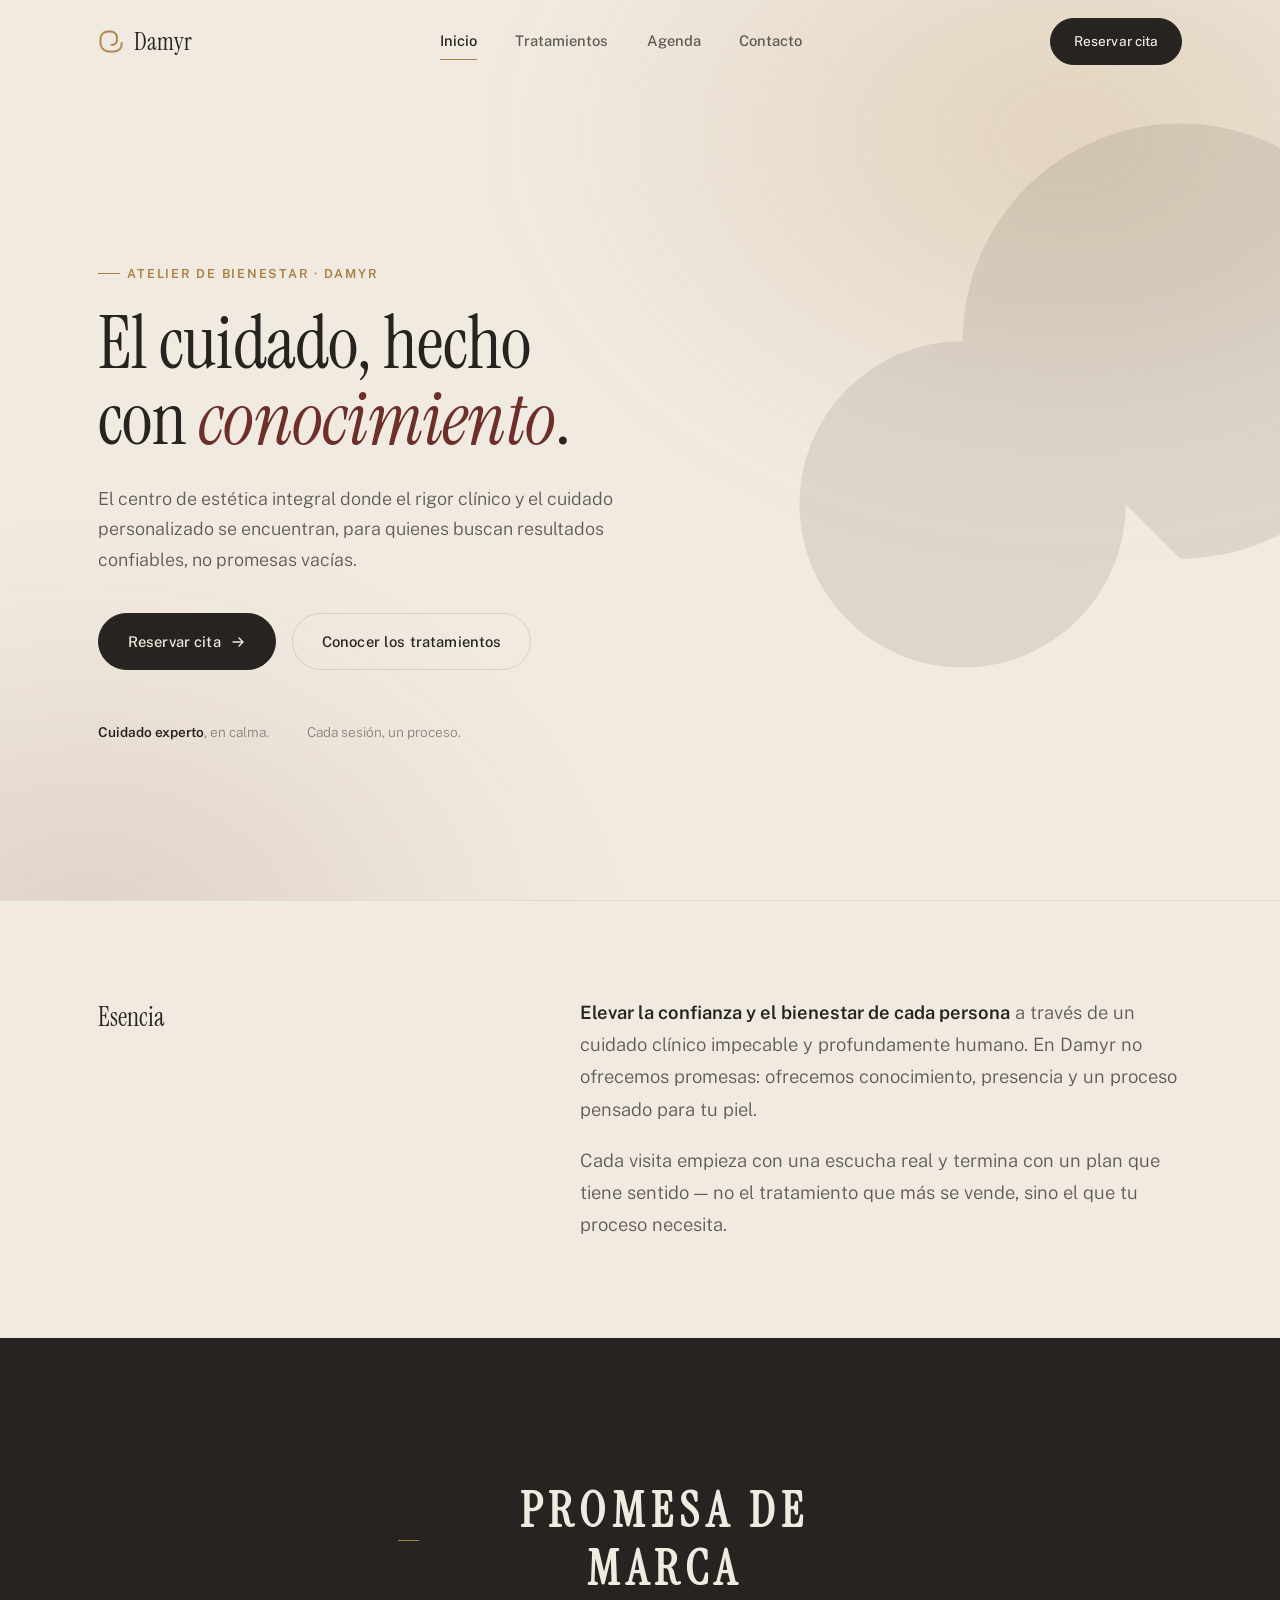
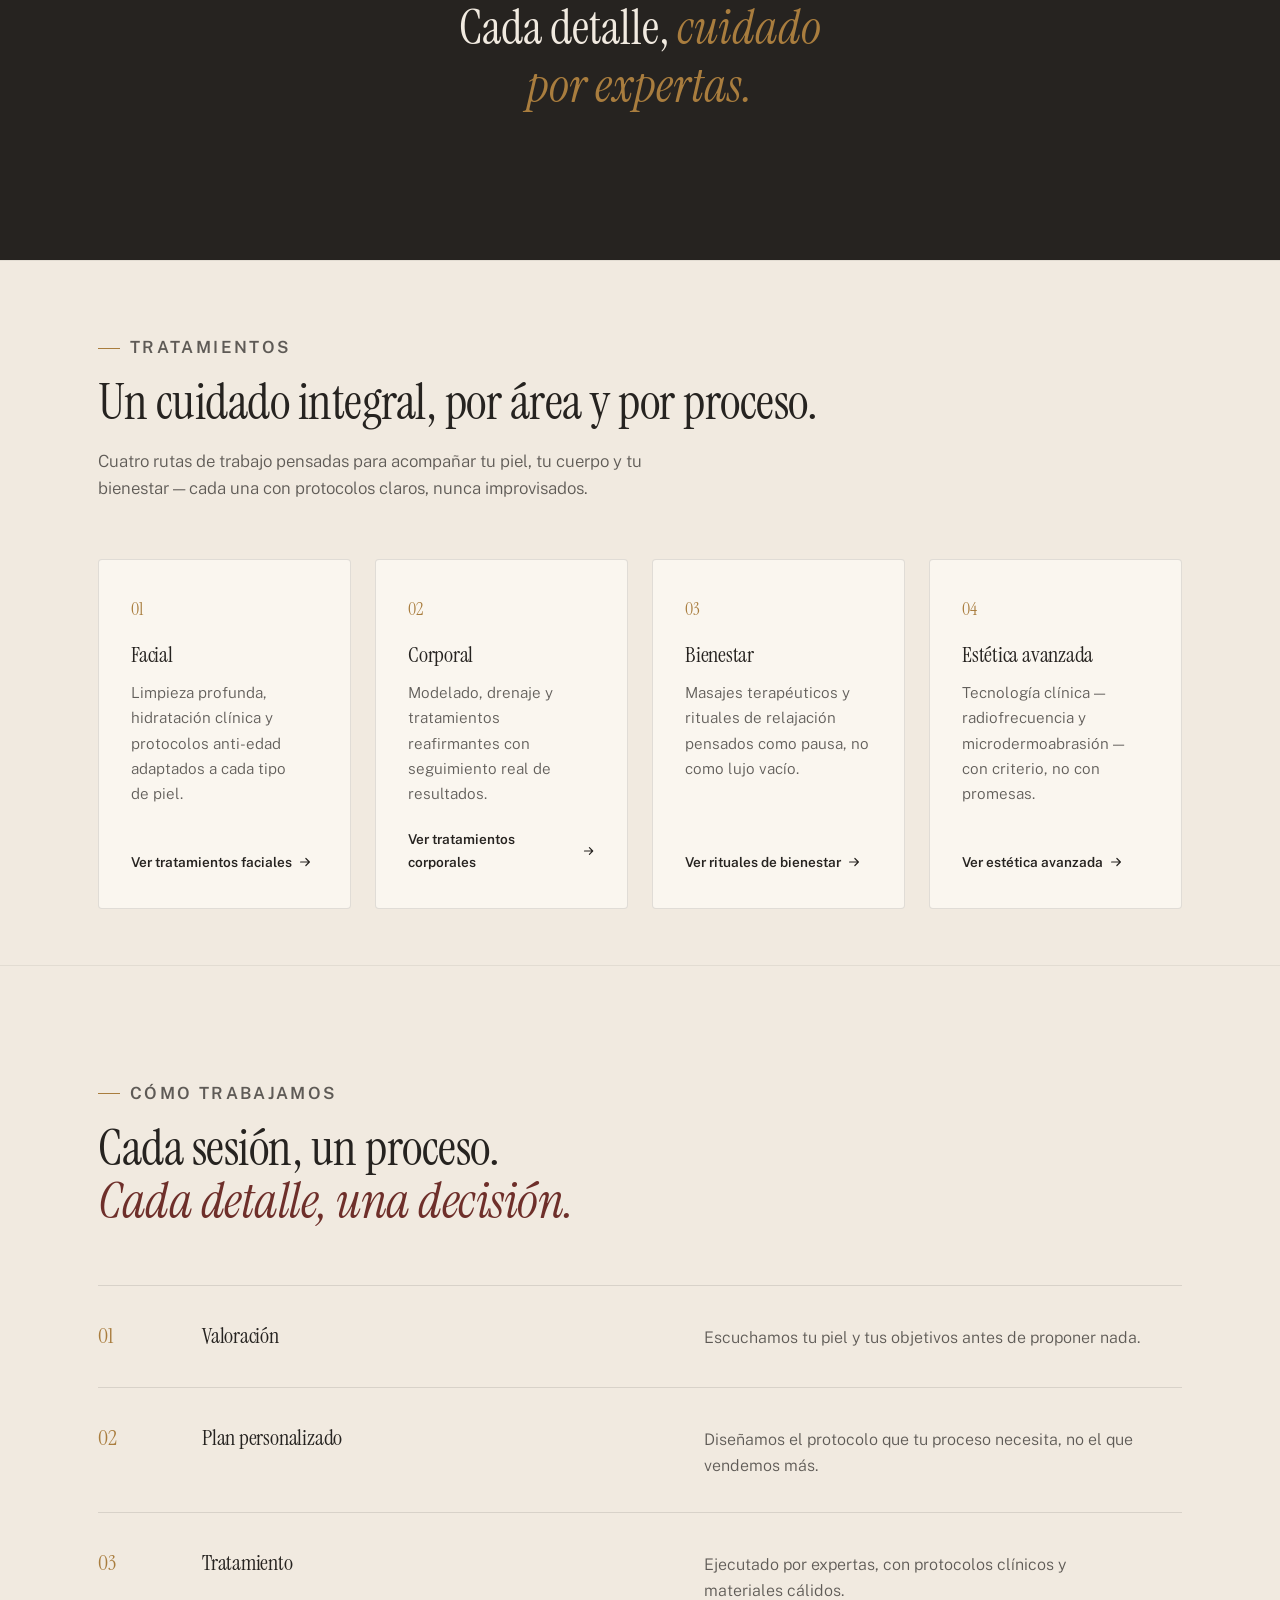
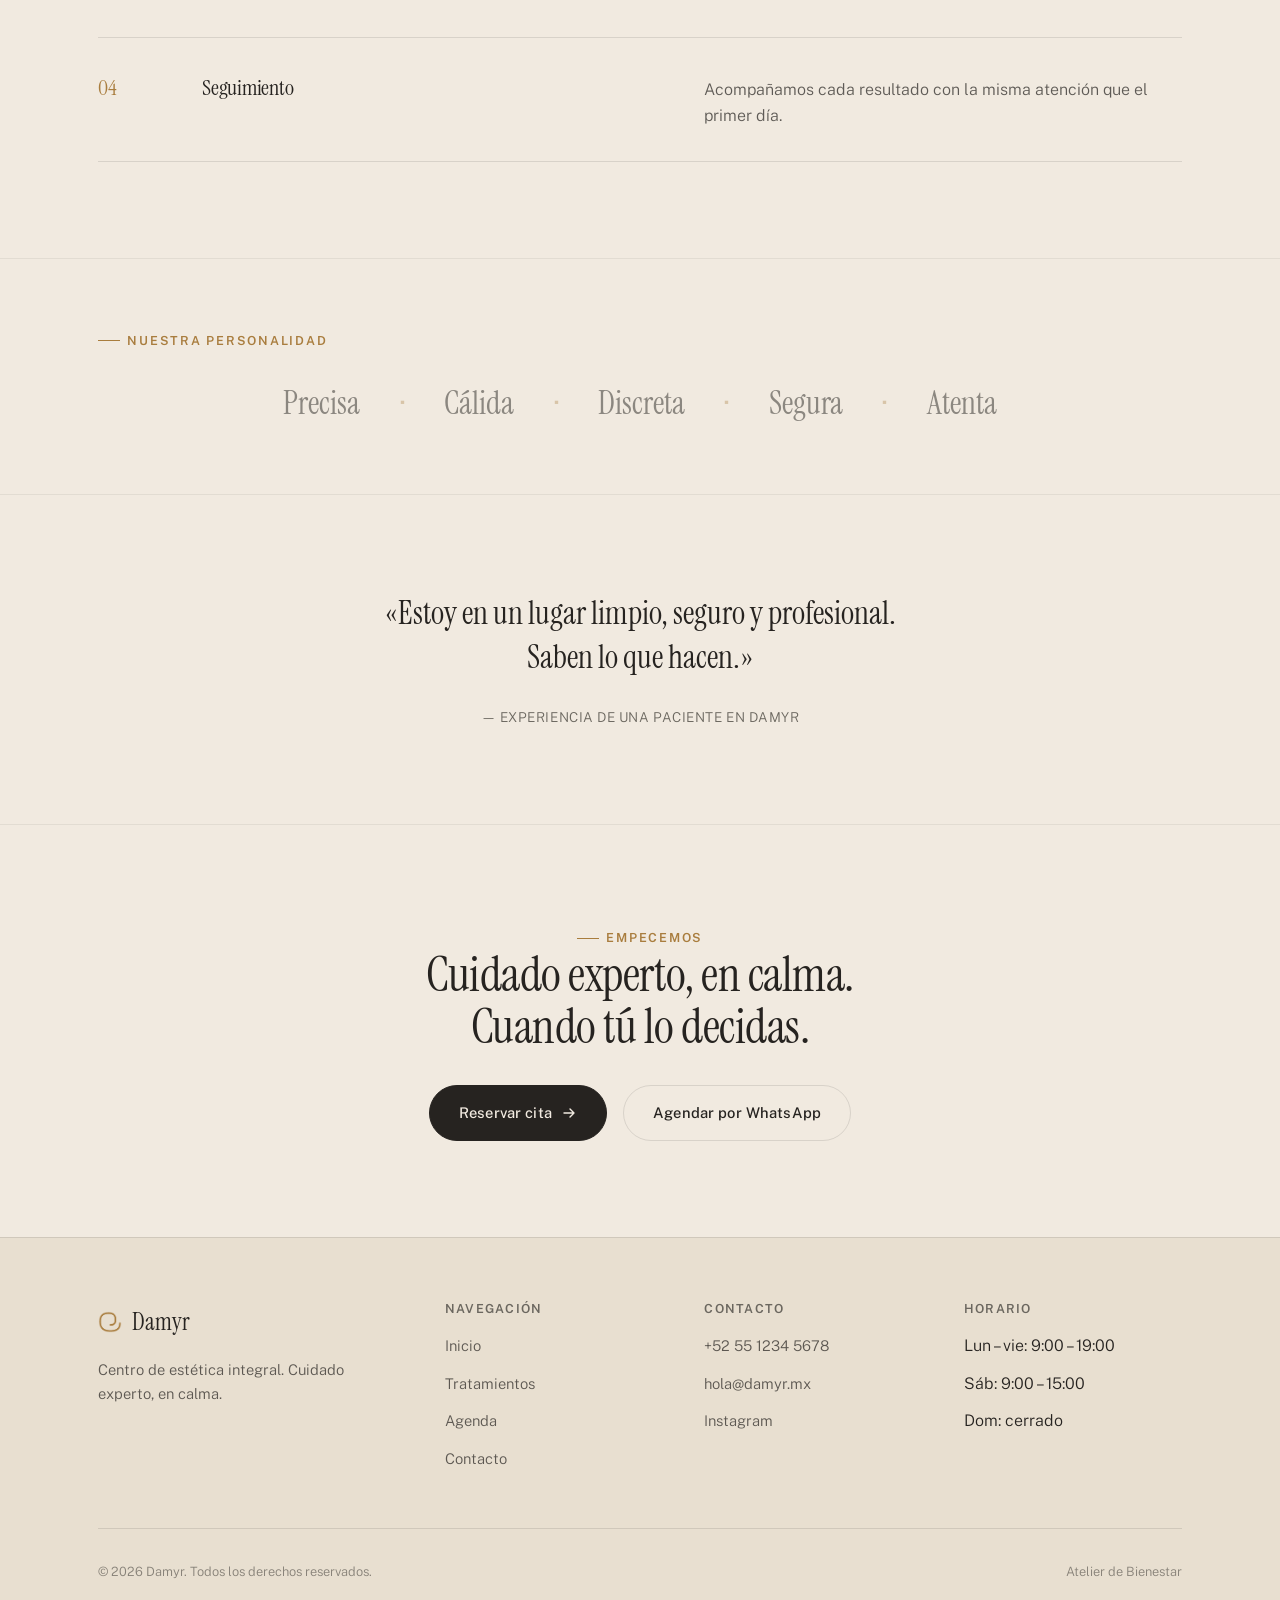
==== index.html @ c6edb4ab "Logo real, Agenda por WhatsApp y limpieza de marca - Reemplaza el isotipo dibujado a mano por el log" ====
<!DOCTYPE html>
<html lang="es">
<head>
<meta charset="UTF-8">
<meta name="viewport" content="width=device-width, initial-scale=1.0">
<title>Damyr — Centro de Estética Integral</title>
<meta name="description" content="Damyr, atelier de bienestar. El centro de estética integral donde el rigor clínico y el cuidado personalizado se encuentran.">
<link rel="icon" type="image/png" href="assets/img/favicon.png">

<link rel="preconnect" href="https://fonts.googleapis.com">
<link rel="preconnect" href="https://fonts.gstatic.com" crossorigin>
<link rel="stylesheet" href="https://fonts.googleapis.com/css2?family=Instrument+Serif:ital@0;1&family=Public+Sans:wght@300;400;500;600;700&display=swap">

<link rel="stylesheet" href="styles.css?v=20261001">
</head>
<body>
<a class="skip-link" href="#main">Saltar al contenido</a>

<header class="nav" data-nav>
  <div class="container">
    <a class="nav-brand" href="index.html">
      <img class="logo-mark" src="assets/img/logo-mark.png" alt="" width="26" height="24">
      Damyr
    </a>
    <nav class="nav-links" aria-label="Principal">
      <a href="index.html" aria-current="page">Inicio</a>
      <a href="servicios.html">Tratamientos</a>
      <a href="agenda.html">Agenda</a>
      <a href="contacto.html">Contacto</a>
    </nav>
    <div class="nav-actions">
      <a class="btn btn-primary" href="contacto.html">Reservar cita</a>
      <button class="nav-burger" data-burger aria-expanded="false" aria-label="Abrir menú" aria-controls="mobile-menu">
        <span></span><span></span><span></span>
      </button>
    </div>
  </div>
</header>

<div class="mobile-menu" id="mobile-menu" data-mobile-menu>
  <a href="index.html">Inicio</a>
  <a href="servicios.html">Tratamientos</a>
  <a href="agenda.html">Agenda</a>
  <a href="contacto.html">Contacto</a>
  <div class="nav-actions">
    <a class="btn btn-primary" href="contacto.html">Reservar cita</a>
  </div>
</div>

<main id="main">

  <section class="hero">
    <div class="hero-wash" aria-hidden="true"></div>
    <svg class="hero-spiral" data-spiral-draw viewBox="0 0 100 100" aria-hidden="true">
      <path d="M58,50 a8,8 0 1,1 -8,-8 a16,16 0 1,1 16,16 a24,24 0 1,1 -24,-24 a32,32 0 1,1 32,32"/>
    </svg>
    <div class="container">
      <div class="hero-inner">
        <p class="eyebrow reveal">Atelier de Bienestar · Damyr</p>
        <h1 class="hero-title reveal reveal-1">El cuidado, hecho con <em>conocimiento</em>.</h1>
        <p class="hero-sub reveal reveal-2">
          El centro de estética integral donde el rigor clínico y el cuidado personalizado
          se encuentran, para quienes buscan resultados confiables, no promesas vacías.
        </p>
        <div class="hero-actions reveal reveal-3">
          <a class="btn btn-primary" href="contacto.html">
            Reservar cita
            <svg class="btn-arrow" width="16" height="16" viewBox="0 0 16 16" fill="none" aria-hidden="true"><path d="M3 8h10M9 4l4 4-4 4" stroke="currentColor" stroke-width="1.4" stroke-linecap="round" stroke-linejoin="round"/></svg>
          </a>
          <a class="btn btn-ghost" href="servicios.html">Conocer los tratamientos</a>
        </div>
        <div class="hero-meta reveal reveal-4">
          <span><strong>Cuidado experto</strong>, en calma.</span>
          <span>Cada sesión, un proceso.</span>
        </div>
      </div>
    </div>
  </section>

  <section class="esencia">
    <div class="container esencia-grid">
      <p class="esencia-label reveal">Esencia</p>
      <div class="esencia-body">
        <p class="reveal reveal-1">
          <strong>Elevar la confianza y el bienestar de cada persona</strong> a través de un cuidado
          clínico impecable y profundamente humano. En Damyr no ofrecemos promesas: ofrecemos
          conocimiento, presencia y un proceso pensado para tu piel.
        </p>
        <p class="reveal reveal-2">
          Cada visita empieza con una escucha real y termina con un plan que tiene sentido —
          no el tratamiento que más se vende, sino el que tu proceso necesita.
        </p>
      </div>
    </div>
  </section>

  <section class="promise-band">
    <div class="container">
      <div class="quote-block">
        <p class="eyebrow reveal">Promesa de marca</p>
        <p class="reveal reveal-1">Cada detalle, <em>cuidado por expertas.</em></p>
      </div>
    </div>
  </section>

  <section id="tratamientos" class="menu-section">
    <div class="container">
      <div class="section-head reveal">
        <p class="eyebrow">Tratamientos</p>
        <h2>Un cuidado integral, por área y por proceso.</h2>
        <p>Cuatro rutas de trabajo pensadas para acompañar tu piel, tu cuerpo y tu bienestar —
          cada una con protocolos claros, nunca improvisados.</p>
      </div>
      <div class="services-grid">
        <article class="card service-card reveal reveal-1">
          <span class="num">01</span>
          <h3>Facial</h3>
          <p>Limpieza profunda, hidratación clínica y protocolos anti-edad adaptados a cada tipo de piel.</p>
          <a class="card-link" href="servicios.html#facial">Ver tratamientos faciales
            <svg viewBox="0 0 16 16" fill="none" aria-hidden="true"><path d="M3 8h10M9 4l4 4-4 4" stroke="currentColor" stroke-width="1.4" stroke-linecap="round" stroke-linejoin="round"/></svg>
          </a>
        </article>
        <article class="card service-card reveal reveal-2">
          <span class="num">02</span>
          <h3>Corporal</h3>
          <p>Modelado, drenaje y tratamientos reafirmantes con seguimiento real de resultados.</p>
          <a class="card-link" href="servicios.html#corporal">Ver tratamientos corporales
            <svg viewBox="0 0 16 16" fill="none" aria-hidden="true"><path d="M3 8h10M9 4l4 4-4 4" stroke="currentColor" stroke-width="1.4" stroke-linecap="round" stroke-linejoin="round"/></svg>
          </a>
        </article>
        <article class="card service-card reveal reveal-3">
          <span class="num">03</span>
          <h3>Bienestar</h3>
          <p>Masajes terapéuticos y rituales de relajación pensados como pausa, no como lujo vacío.</p>
          <a class="card-link" href="servicios.html#bienestar">Ver rituales de bienestar
            <svg viewBox="0 0 16 16" fill="none" aria-hidden="true"><path d="M3 8h10M9 4l4 4-4 4" stroke="currentColor" stroke-width="1.4" stroke-linecap="round" stroke-linejoin="round"/></svg>
          </a>
        </article>
        <article class="card service-card reveal reveal-4">
          <span class="num">04</span>
          <h3>Estética avanzada</h3>
          <p>Tecnología clínica — radiofrecuencia y microdermoabrasión — con criterio, no con promesas.</p>
          <a class="card-link" href="servicios.html#avanzada">Ver estética avanzada
            <svg viewBox="0 0 16 16" fill="none" aria-hidden="true"><path d="M3 8h10M9 4l4 4-4 4" stroke="currentColor" stroke-width="1.4" stroke-linecap="round" stroke-linejoin="round"/></svg>
          </a>
        </article>
      </div>
    </div>
  </section>

  <section class="proceso">
    <div class="container">
      <div class="section-head reveal">
        <p class="eyebrow">Cómo trabajamos</p>
        <h2>Cada sesión, un proceso. <em>Cada detalle, una decisión.</em></h2>
      </div>
      <div class="proceso-list">
        <div class="proceso-item reveal reveal-1">
          <span class="n">01</span>
          <h3>Valoración</h3>
          <p>Escuchamos tu piel y tus objetivos antes de proponer nada.</p>
        </div>
        <div class="proceso-item reveal reveal-2">
          <span class="n">02</span>
          <h3>Plan personalizado</h3>
          <p>Diseñamos el protocolo que tu proceso necesita, no el que vendemos más.</p>
        </div>
        <div class="proceso-item reveal reveal-3">
          <span class="n">03</span>
          <h3>Tratamiento</h3>
          <p>Ejecutado por expertas, con protocolos clínicos y materiales cálidos.</p>
        </div>
        <div class="proceso-item reveal reveal-4">
          <span class="n">04</span>
          <h3>Seguimiento</h3>
          <p>Acompañamos cada resultado con la misma atención que el primer día.</p>
        </div>
      </div>
    </div>
  </section>

  <section class="pillars">
    <div class="container">
      <p class="eyebrow reveal" style="justify-content:center; margin-bottom:1.6rem;">Nuestra personalidad</p>
      <div class="pillars-row reveal reveal-1">
        <span>Precisa</span><span class="dot">·</span>
        <span>Cálida</span><span class="dot">·</span>
        <span>Discreta</span><span class="dot">·</span>
        <span>Segura</span><span class="dot">·</span>
        <span>Atenta</span>
      </div>
    </div>
  </section>

  <section class="testimonial">
    <div class="container testimonial-inner">
      <blockquote class="reveal">
        «Estoy en un lugar limpio, seguro y profesional. Saben lo que hacen.»
      </blockquote>
      <cite class="reveal reveal-1">— Experiencia de una paciente en Damyr</cite>
    </div>
  </section>

  <section class="cta-final">
    <div class="container">
      <p class="eyebrow reveal" style="justify-content:center;">Empecemos</p>
      <h2 class="reveal reveal-1">Cuidado experto, en calma. Cuando tú lo decidas.</h2>
      <div class="hero-actions reveal reveal-2">
        <a class="btn btn-primary" href="contacto.html">
          Reservar cita
          <svg class="btn-arrow" width="16" height="16" viewBox="0 0 16 16" fill="none" aria-hidden="true"><path d="M3 8h10M9 4l4 4-4 4" stroke="currentColor" stroke-width="1.4" stroke-linecap="round" stroke-linejoin="round"/></svg>
        </a>
        <a class="btn btn-ghost" href="https://wa.me/525512345678" target="_blank" rel="noopener">Agendar por WhatsApp</a>
      </div>
    </div>
  </section>

</main>

<footer class="footer">
  <div class="container">
    <div class="footer-grid">
      <div>
        <a class="footer-brand" href="index.html">
          <img class="logo-mark" src="assets/img/logo-mark.png" alt="" width="24" height="22">
          Damyr
        </a>
        <p class="footer-tag">Centro de estética integral. Cuidado experto, en calma.</p>
      </div>
      <div class="footer-col">
        <h4>Navegación</h4>
        <ul>
          <li><a href="index.html">Inicio</a></li>
          <li><a href="servicios.html">Tratamientos</a></li>
          <li><a href="agenda.html">Agenda</a></li>
          <li><a href="contacto.html">Contacto</a></li>
        </ul>
      </div>
      <div class="footer-col">
        <h4>Contacto</h4>
        <ul>
          <li><a href="tel:+525512345678">+52 55 1234 5678</a></li>
          <li><a href="mailto:hola@damyr.mx">hola@damyr.mx</a></li>
          <li><a href="https://instagram.com/damyr" target="_blank" rel="noopener">Instagram</a></li>
        </ul>
      </div>
      <div class="footer-col">
        <h4>Horario</h4>
        <ul>
          <li>Lun – vie: 9:00 – 19:00</li>
          <li>Sáb: 9:00 – 15:00</li>
          <li>Dom: cerrado</li>
        </ul>
      </div>
    </div>
    <div class="footer-bottom">
      <span>© 2026 Damyr. Todos los derechos reservados.</span>
      <span>Atelier de Bienestar</span>
    </div>
  </div>
</footer>

<script defer src="lib/gsap.min.js"></script>
<script defer src="lib/ScrollTrigger.min.js"></script>
<script defer src="lib/manifest.js"></script>
<script defer src="main.js?v=20261001"></script>
</body>
</html>
---- styles.css ----
/* =============================================================
   1. Tokens
   ============================================================= */
:root {
  --marfil:      #F1EAE0;
  --marfil-2:    #E8DFD0;
  --paper:       #FAF6EF;
  --carbon:      #262320;
  --carbon-soft: rgba(38, 35, 32, 0.72);
  --carbon-mute: rgba(38, 35, 32, 0.5);
  --taupe:       #6B675F;
  --laton:       #A97D3E;
  --laton-soft:  rgba(169, 125, 62, 0.14);
  --laton-line:  rgba(169, 125, 62, 0.35);
  --vino:        #6E2F2A;
  --line:        rgba(38, 35, 32, 0.12);
  --line-soft:   rgba(38, 35, 32, 0.07);

  --serif: "Instrument Serif", "Times New Roman", serif;
  --sans: "Public Sans", -apple-system, BlinkMacSystemFont, "Segoe UI", system-ui, sans-serif;

  --ease-out: cubic-bezier(0.16, 1, 0.3, 1);
  --ease-soft: cubic-bezier(0.25, 0.46, 0.45, 0.94);

  --nav-h: 84px;
  --container: 1180px;
}

/* =============================================================
   2. Reset & base
   ============================================================= */
*, *::before, *::after { box-sizing: border-box; margin: 0; }
html {
  -webkit-text-size-adjust: 100%;
  tab-size: 2;
  overflow-x: clip;
  scroll-behavior: smooth;
}
@media (prefers-reduced-motion: reduce) {
  html { scroll-behavior: auto; }
}
body {
  font-family: var(--sans);
  font-size: 16px;
  line-height: 1.65;
  font-weight: 300;
  color: var(--carbon);
  background: var(--marfil);
  -webkit-font-smoothing: antialiased;
  -moz-osx-font-smoothing: grayscale;
  text-rendering: optimizeLegibility;
  overflow-x: clip;
  overscroll-behavior-y: none;
}
img, svg, video { display: block; max-width: 100%; }
img { height: auto; }
button { font: inherit; color: inherit; cursor: pointer; border: 0; background: none; }
a { color: inherit; text-decoration: none; }
ul { list-style: none; padding: 0; }
p { text-wrap: pretty; }
h1, h2, h3, h4 {
  font-family: var(--serif);
  font-weight: 400;
  text-wrap: balance;
  line-height: 1.08;
  letter-spacing: -0.01em;
}
::selection { background: var(--laton); color: var(--marfil); }
:focus-visible {
  outline: 2px solid var(--laton);
  outline-offset: 3px;
  border-radius: 3px;
}

/* =============================================================
   3. Utilities
   ============================================================= */
.skip-link {
  position: fixed; top: -100px; left: 1rem;
  padding: .7rem 1.2rem; background: var(--carbon); color: var(--marfil);
  z-index: 9999; border-radius: 6px; font-size: .85rem; font-weight: 500;
  transition: top .3s var(--ease-out);
}
.skip-link:focus { top: 1rem; }

.container {
  width: 100%;
  max-width: var(--container);
  margin-inline: auto;
  padding-inline: 1.5rem;
}
@media (min-width: 720px) { .container { padding-inline: 2.5rem; } }
@media (min-width: 1280px) { .container { padding-inline: 3rem; } }

.eyebrow {
  display: inline-flex;
  align-items: center;
  gap: .6em;
  font-family: var(--sans);
  font-size: .78rem;
  font-weight: 600;
  letter-spacing: .14em;
  text-transform: uppercase;
  color: var(--laton);
}
.eyebrow::before {
  content: "";
  width: 22px; height: 1px;
  background: var(--laton);
}

.reveal {
  opacity: 0;
  transform: translateY(28px);
  transition: opacity .9s var(--ease-soft), transform .9s var(--ease-soft);
}
.reveal.is-visible { opacity: 1; transform: none; }
.reveal[data-split] { opacity: 1; transform: none; }
.reveal-1 { transition-delay: .08s; }
.reveal-2 { transition-delay: .16s; }
.reveal-3 { transition-delay: .24s; }
.reveal-4 { transition-delay: .32s; }

.sr-only {
  position: absolute; width: 1px; height: 1px;
  padding: 0; margin: -1px; overflow: hidden;
  clip: rect(0,0,0,0); white-space: nowrap; border: 0;
}

/* =============================================================
   4. Typography components
   ============================================================= */
.section-head {
  max-width: 46rem;
  margin-bottom: 3.5rem;
}
.section-head h2 {
  font-size: clamp(2rem, 4.4vw, 3.1rem);
  margin-top: .9rem;
}
.section-head p {
  margin-top: 1.1rem;
  color: var(--carbon-soft);
  font-size: 1.05rem;
  max-width: 38rem;
}
.section-head.center {
  margin-inline: auto;
  text-align: center;
}
.section-head.center p { margin-inline: auto; }
.section-head.center .eyebrow { justify-content: center; }

em { font-style: italic; color: var(--vino); }

/* =============================================================
   5. Components
   ============================================================= */

/* --- Buttons --- */
.btn {
  display: inline-flex;
  align-items: center;
  gap: .6rem;
  padding: .95rem 1.8rem;
  border-radius: 999px;
  font-size: .92rem;
  font-weight: 500;
  letter-spacing: .01em;
  transition: background .35s var(--ease-out), color .35s var(--ease-out),
              border-color .35s var(--ease-out), transform .35s var(--ease-out);
  white-space: nowrap;
}
.btn-primary {
  background: var(--carbon);
  color: var(--marfil);
  border: 1px solid var(--carbon);
}
.btn-primary:hover { background: var(--vino); border-color: var(--vino); transform: translateY(-2px); }
.btn-ghost {
  background: transparent;
  color: var(--carbon);
  border: 1px solid var(--line);
}
.btn-ghost:hover { border-color: var(--laton); color: var(--laton); transform: translateY(-2px); }
.btn-laton {
  background: var(--laton);
  color: var(--marfil);
  border: 1px solid var(--laton);
}
.btn-laton:hover { background: var(--vino); border-color: var(--vino); transform: translateY(-2px); }
.btn-arrow { transition: transform .35s var(--ease-out); }
.btn:hover .btn-arrow { transform: translateX(4px); }

/* --- Spiral mark --- */
.spiral {
  overflow: visible;
}
.spiral path {
  fill: none;
  stroke: currentColor;
  stroke-width: 1.6;
  stroke-linecap: round;
  stroke-dasharray: 340;
  stroke-dashoffset: 340;
  transition: stroke-dashoffset 1.6s var(--ease-soft);
}
.spiral.is-drawn path { stroke-dashoffset: 0; }

/* --- Nav --- */
.nav {
  position: fixed;
  top: 0; left: 0; right: 0;
  z-index: 500;
  height: var(--nav-h);
  display: flex;
  align-items: center;
  background: transparent;
  border-bottom: 1px solid transparent;
  transition: background .4s var(--ease-out), border-color .4s var(--ease-out), height .3s var(--ease-out);
}
.nav.is-scrolled {
  background: rgba(241, 234, 224, 0.92);
  backdrop-filter: blur(10px) saturate(140%);
  -webkit-backdrop-filter: blur(10px) saturate(140%);
  border-bottom-color: var(--line);
  height: 72px;
}
.nav .container {
  display: flex;
  align-items: center;
  justify-content: space-between;
  gap: 1rem;
}
.nav-brand {
  display: flex;
  align-items: center;
  gap: .6rem;
  font-family: var(--serif);
  font-size: 1.5rem;
  color: var(--carbon);
}
.nav-brand .logo-mark { display: block; width: 26px; height: auto; }
.nav-links {
  display: none;
  align-items: center;
  gap: 2.4rem;
}
.nav-links a {
  position: relative;
  font-size: .92rem;
  font-weight: 500;
  color: var(--carbon-soft);
  padding-block: .3rem;
  transition: color .3s var(--ease-out);
}
.nav-links a::after {
  content: "";
  position: absolute; left: 0; right: 100%; bottom: -2px;
  height: 1px; background: var(--laton);
  transition: right .35s var(--ease-out);
}
.nav-links a:hover { color: var(--carbon); }
.nav-links a:hover::after, .nav-links a[aria-current="page"]::after { right: 0; }
.nav-links a[aria-current="page"] { color: var(--carbon); }
.nav-actions { display: flex; align-items: center; gap: 1rem; }
.nav-actions .btn { padding: .7rem 1.4rem; font-size: .85rem; }
.nav-actions .btn-primary { display: none; }

.nav-burger {
  display: flex;
  flex-direction: column;
  justify-content: center;
  gap: 5px;
  width: 40px; height: 40px;
  padding: 0;
}
.nav-burger span {
  display: block; width: 22px; height: 1.5px;
  background: var(--carbon);
  transition: transform .35s var(--ease-out), opacity .3s var(--ease-out);
}
.nav-burger[aria-expanded="true"] span:nth-child(1) { transform: translateY(6.5px) rotate(45deg); }
.nav-burger[aria-expanded="true"] span:nth-child(2) { opacity: 0; }
.nav-burger[aria-expanded="true"] span:nth-child(3) { transform: translateY(-6.5px) rotate(-45deg); }

.mobile-menu {
  position: fixed;
  inset: var(--nav-h) 0 0 0;
  background: var(--marfil);
  z-index: 490;
  display: flex;
  flex-direction: column;
  padding: 2rem 1.5rem 3rem;
  transform: translateY(-8px);
  opacity: 0;
  pointer-events: none;
  transition: opacity .35s var(--ease-out), transform .35s var(--ease-out);
}
.mobile-menu.is-open { opacity: 1; transform: none; pointer-events: auto; }
.mobile-menu a {
  font-family: var(--serif);
  font-size: 2rem;
  padding-block: .6rem;
  border-bottom: 1px solid var(--line);
}
.mobile-menu .nav-actions { margin-top: 2rem; }
.mobile-menu .nav-actions .btn-primary { display: inline-flex; }

/* --- Cards --- */
.card {
  background: var(--paper);
  border: 1px solid var(--line);
  border-radius: 4px;
  padding: 2.2rem 2rem;
  transition: transform .5s var(--ease-out), border-color .5s var(--ease-out), box-shadow .5s var(--ease-out);
}
.card:hover {
  transform: translateY(-6px);
  border-color: var(--laton-line);
  box-shadow: 0 24px 48px -28px rgba(38, 35, 32, 0.28);
}

/* --- Quote / promise block --- */
.quote-block {
  position: relative;
  text-align: center;
  padding: 4rem 1.5rem;
}
.quote-block p {
  font-family: var(--serif);
  font-size: clamp(1.7rem, 4.6vw, 3rem);
  line-height: 1.22;
  color: var(--carbon);
  max-width: 22ch;
  margin-inline: auto;
}
.quote-block p em { color: var(--laton); }

/* --- Form --- */
.form-field { display: flex; flex-direction: column; gap: .5rem; min-width: 0; }
.form-field label {
  font-size: .82rem; font-weight: 600; letter-spacing: .04em;
  text-transform: uppercase; color: var(--taupe);
}
.form-field input,
.form-field select,
.form-field textarea {
  width: 100%;
  min-width: 0;
  font: inherit;
  font-size: 1rem;
  padding: .9rem 1rem;
  background: var(--paper);
  border: 1px solid var(--line);
  border-radius: 3px;
  color: var(--carbon);
  transition: border-color .3s var(--ease-out), background .3s var(--ease-out);
}
.form-field input:focus,
.form-field select:focus,
.form-field textarea:focus {
  border-color: var(--laton);
  background: #fff;
  outline: none;
}
.form-field textarea { resize: vertical; min-height: 120px; }
.form-grid {
  display: grid;
  gap: 1.4rem;
  grid-template-columns: 1fr;
}
@media (min-width: 720px) {
  .form-grid { grid-template-columns: 1fr 1fr; }
  .form-grid .span-2 { grid-column: 1 / -1; }
}
.form-note { font-size: .85rem; color: var(--carbon-mute); margin-top: 1rem; }
.form-success {
  display: none;
  text-align: center;
  padding: 3rem 1.5rem;
}
.form-success.is-visible { display: block; }
.form-success h3 { font-size: 1.8rem; margin-bottom: .8rem; }
.form-success p { color: var(--carbon-soft); }

/* =============================================================
   6. Sections
   ============================================================= */
section { position: relative; }

.hero {
  position: relative;
  min-height: 100svh;
  display: flex;
  align-items: center;
  padding-top: var(--nav-h);
  overflow: hidden;
}
.hero-wash {
  position: absolute; inset: -10% -10% -30% -10%;
  z-index: 0;
  background:
    radial-gradient(48% 40% at 78% 18%, rgba(169,125,62,0.22) 0%, transparent 72%),
    radial-gradient(46% 42% at 14% 82%, rgba(110,47,42,0.14) 0%, transparent 70%);
  filter: blur(60px);
  pointer-events: none;
}
.hero-spiral {
  position: absolute;
  right: -6%;
  top: 50%;
  transform: translateY(-50%);
  width: min(58vw, 680px);
  height: auto;
  color: var(--carbon);
  opacity: .08;
  z-index: 0;
  pointer-events: none;
}
.hero-inner {
  position: relative;
  z-index: 1;
  max-width: 40rem;
  padding-block: 4rem 3rem;
}
.hero-inner .eyebrow { margin-bottom: 1.4rem; }
.hero-title {
  font-size: clamp(2.6rem, 6.4vw, 4.6rem);
  line-height: 1.03;
}
.hero-sub {
  margin-top: 1.6rem;
  font-size: 1.12rem;
  line-height: 1.7;
  color: var(--carbon-soft);
  max-width: 34rem;
}
.hero-actions {
  margin-top: 2.4rem;
  display: flex;
  flex-wrap: wrap;
  gap: 1rem;
}
.hero-meta {
  margin-top: 3.2rem;
  display: flex;
  gap: 2.4rem;
  flex-wrap: wrap;
  font-size: .85rem;
  color: var(--carbon-mute);
}
.hero-meta strong { color: var(--carbon); font-weight: 600; }

/* --- Page hero (interior pages) --- */
.page-hero {
  padding-top: calc(var(--nav-h) + 4.5rem);
  padding-bottom: 3.5rem;
}
.page-hero .eyebrow { margin-bottom: 1.2rem; }
.page-hero h1 {
  font-size: clamp(2.4rem, 5.6vw, 3.8rem);
  max-width: 30ch;
}
.page-hero p {
  margin-top: 1.4rem;
  max-width: 42rem;
  font-size: 1.08rem;
  color: var(--carbon-soft);
}

/* --- Esencia / intro --- */
.esencia {
  padding-block: 6rem;
  border-top: 1px solid var(--line-soft);
}
.esencia-grid {
  display: grid;
  gap: 3rem;
  grid-template-columns: 1fr;
}
@media (min-width: 960px) {
  .esencia-grid { grid-template-columns: 0.8fr 1.2fr; gap: 5rem; align-items: start; }
}
.esencia-label { font-family: var(--serif); font-size: 1.6rem; }
.esencia-body p {
  font-size: 1.15rem;
  line-height: 1.75;
  color: var(--carbon-soft);
  max-width: 42rem;
}
.esencia-body p + p { margin-top: 1.2rem; }
.esencia-body strong { color: var(--carbon); font-weight: 600; }

/* --- Promise band --- */
.promise-band {
  background: var(--carbon);
  color: var(--marfil);
  padding-block: 5rem;
}
.promise-band .quote-block p { color: var(--marfil); }
.promise-band .quote-block p em { color: var(--laton); font-style: italic; }
.promise-band .eyebrow { justify-content: center; color: var(--laton); }
.promise-band .eyebrow::before { background: var(--laton); }

/* --- Services grid (home preview) --- */
.services-grid {
  display: grid;
  gap: 1.5rem;
  grid-template-columns: 1fr;
}
@media (min-width: 720px) { .services-grid { grid-template-columns: 1fr 1fr; } }
@media (min-width: 1280px) { .services-grid { grid-template-columns: repeat(4, 1fr); } }
.service-card { display: flex; flex-direction: column; height: 100%; }
.service-card .num {
  font-family: var(--serif);
  font-size: 1.1rem;
  color: var(--laton);
  margin-bottom: 1.2rem;
}
.service-card h3 { font-size: 1.4rem; margin-bottom: .8rem; }
.service-card p { color: var(--carbon-soft); font-size: .95rem; flex: 1; }
.service-card .card-link {
  margin-top: 1.4rem;
  font-size: .85rem;
  font-weight: 600;
  color: var(--carbon);
  display: inline-flex;
  align-items: center;
  gap: .4rem;
}
.service-card .card-link svg { width: 14px; height: 14px; transition: transform .3s var(--ease-out); }
.service-card:hover .card-link svg { transform: translateX(4px); }

/* --- Proceso --- */
.proceso {
  padding-block: 6rem;
  border-top: 1px solid var(--line-soft);
}
.proceso-list {
  display: grid;
  gap: 0;
  margin-top: 1rem;
}
.proceso-item {
  display: grid;
  grid-template-columns: 3.5rem 1fr;
  column-gap: 1.5rem;
  row-gap: .4rem;
  padding-block: 2rem;
  border-top: 1px solid var(--line);
  position: relative;
}
.proceso-item:last-child { border-bottom: 1px solid var(--line); }
.proceso-item .n {
  grid-column: 1;
  grid-row: 1;
  font-family: var(--serif);
  font-size: 1.4rem;
  color: var(--laton);
}
.proceso-item h3 { grid-column: 2; grid-row: 1; font-size: 1.35rem; }
.proceso-item p { grid-column: 2; grid-row: 2; color: var(--carbon-soft); max-width: 40rem; }
@media (min-width: 960px) {
  .proceso-item { grid-template-columns: 5rem 1fr 1fr; align-items: baseline; }
  .proceso-item .n { grid-column: 1; grid-row: 1; }
  .proceso-item h3 { grid-column: 2; grid-row: 1; margin-bottom: 0; }
  .proceso-item p { grid-column: 3; grid-row: 1; }
}

/* --- Pillars strip --- */
.pillars {
  padding-block: 4rem;
  border-top: 1px solid var(--line-soft);
}
.pillars-row {
  display: flex;
  flex-wrap: wrap;
  justify-content: center;
  gap: 1.2rem 2.4rem;
}
.pillars-row span {
  font-family: var(--serif);
  font-size: clamp(1.4rem, 3vw, 2rem);
  color: var(--carbon-mute);
  transition: color .4s var(--ease-out);
}
.pillars-row span:hover { color: var(--laton); }
.pillars-row .dot { color: var(--laton-line); font-family: var(--sans); }

/* --- Testimonial --- */
.testimonial {
  padding-block: 6rem;
  border-top: 1px solid var(--line-soft);
}
.testimonial-inner {
  max-width: 42rem;
  margin-inline: auto;
  text-align: center;
}
.testimonial blockquote {
  font-family: var(--serif);
  font-size: clamp(1.4rem, 3.2vw, 2rem);
  line-height: 1.4;
  color: var(--carbon);
}
.testimonial cite {
  display: block;
  margin-top: 1.6rem;
  font-style: normal;
  font-size: .85rem;
  letter-spacing: .04em;
  text-transform: uppercase;
  color: var(--taupe);
}

/* --- CTA final --- */
.cta-final {
  padding-block: 6rem;
  text-align: center;
  border-top: 1px solid var(--line-soft);
}
.cta-final h2 { font-size: clamp(2rem, 4.4vw, 3rem); max-width: 22ch; margin-inline: auto; }
.cta-final .hero-actions { justify-content: center; margin-top: 2rem; }

/* --- Footer --- */
.footer {
  border-top: 1px solid var(--line);
  padding-block: 4rem 2.5rem;
  background: var(--marfil-2);
}
.footer-grid {
  display: grid;
  gap: 2.6rem;
  grid-template-columns: 1fr;
}
@media (min-width: 960px) {
  .footer-grid { grid-template-columns: 1.4fr 1fr 1fr 1fr; }
}
.footer-brand { display: flex; align-items: center; gap: .6rem; font-family: var(--serif); font-size: 1.5rem; }
.footer-brand .logo-mark { display: block; width: 24px; height: auto; }
.footer-tag { margin-top: 1rem; color: var(--carbon-soft); font-size: .92rem; max-width: 22rem; }
.footer-col h4 {
  font-family: var(--sans);
  font-size: .78rem; font-weight: 600; letter-spacing: .1em;
  text-transform: uppercase; color: var(--taupe);
  margin-bottom: 1.1rem;
}
.footer-col ul { display: flex; flex-direction: column; gap: .7rem; }
.footer-col a { font-size: .92rem; color: var(--carbon-soft); transition: color .3s var(--ease-out); }
.footer-col a:hover { color: var(--laton); }
.footer-bottom {
  margin-top: 3.5rem;
  padding-top: 2rem;
  border-top: 1px solid var(--line);
  display: flex;
  flex-wrap: wrap;
  gap: 1rem;
  justify-content: space-between;
  font-size: .8rem;
  color: var(--carbon-mute);
}

/* --- Servicios page --- */
.menu-section { padding-block: 3.5rem; border-top: 1px solid var(--line-soft); }
.menu-head { display: flex; align-items: baseline; justify-content: space-between; gap: 1rem; margin-bottom: 2rem; flex-wrap: wrap; }
.menu-head h2 { font-size: clamp(1.8rem, 3.4vw, 2.4rem); }
.menu-head .eyebrow { margin-bottom: .6rem; }
.menu-list { display: grid; gap: 1px; background: var(--line); border: 1px solid var(--line); }
.menu-item {
  background: var(--marfil);
  padding: 1.8rem 1.6rem;
  display: grid;
  grid-template-columns: 1fr;
  gap: .6rem;
  transition: background .3s var(--ease-out);
}
.menu-item:hover { background: var(--paper); }
@media (min-width: 720px) {
  .menu-item { grid-template-columns: 1.6fr 2.2fr auto; align-items: center; gap: 1.5rem; }
}
.menu-item h3 { font-size: 1.25rem; }
.menu-item .desc { color: var(--carbon-soft); font-size: .92rem; }
.menu-item .duration {
  font-size: .8rem; letter-spacing: .05em; text-transform: uppercase;
  color: var(--taupe); white-space: nowrap;
}
.menu-note {
  margin-top: 2.5rem;
  padding: 1.6rem 1.8rem;
  background: var(--laton-soft);
  border: 1px solid var(--laton-line);
  border-radius: 4px;
  font-size: .92rem;
  color: var(--carbon-soft);
}

/* --- Agenda page --- */
.agenda-section { padding-block: 2rem 7rem; }
.agenda-card {
  max-width: 38rem;
  margin-inline: auto;
  text-align: center;
  background: var(--paper);
  border: 1px solid var(--line);
  border-radius: 4px;
  padding: 3.5rem 2.2rem;
}
@media (min-width: 720px) { .agenda-card { padding: 4rem 3.5rem; } }
.agenda-card h2 { font-size: clamp(1.7rem, 3.4vw, 2.2rem); margin-bottom: 1rem; }
.agenda-card > p { color: var(--carbon-soft); max-width: 32rem; margin-inline: auto; }
.agenda-whatsapp-btn {
  margin-top: 2.2rem;
  font-size: 1rem;
  padding: 1.1rem 2.2rem;
}
.agenda-whatsapp-btn svg { width: 20px; height: 20px; }
.agenda-note { margin-top: 1.3rem; font-size: .85rem; color: var(--carbon-mute); }
.agenda-divider {
  margin-top: 2.6rem;
  padding-top: 2.4rem;
  border-top: 1px solid var(--line);
}
.agenda-hours { display: flex; flex-direction: column; gap: .5rem; max-width: 20rem; margin-inline: auto; }
.agenda-hours .row { display: flex; justify-content: space-between; font-size: .92rem; }
.agenda-hours .row .day { color: var(--carbon-soft); }
.agenda-alt { margin-top: 2.4rem; font-size: .92rem; color: var(--carbon-soft); }
.agenda-alt a { color: var(--laton); font-weight: 500; }
.agenda-alt a:hover { color: var(--vino); }

/* --- Contacto page --- */
.contact-grid {
  display: grid;
  gap: 3.5rem;
  grid-template-columns: 1fr;
  padding-block: 4rem 6rem;
}
@media (min-width: 960px) { .contact-grid { grid-template-columns: 0.85fr 1.15fr; gap: 5rem; } }
.contact-info, .contact-form-wrap { min-width: 0; }
.contact-info h2 { font-size: 1.8rem; margin-bottom: 1.5rem; }
.contact-list { display: flex; flex-direction: column; gap: 1.6rem; }
.contact-list dt {
  font-size: .78rem; letter-spacing: .08em; text-transform: uppercase;
  color: var(--taupe); margin-bottom: .3rem;
}
.contact-list dd { font-size: 1.05rem; }
.contact-list a:hover { color: var(--laton); }
.contact-hours { margin-top: 2.2rem; padding-top: 2.2rem; border-top: 1px solid var(--line); }
.contact-hours .row { display: flex; justify-content: space-between; padding-block: .35rem; font-size: .92rem; }
.contact-hours .row .day { color: var(--carbon-soft); }
.contact-social { margin-top: 2.2rem; display: flex; gap: 1rem; }
.contact-social a {
  width: 42px; height: 42px; border-radius: 50%;
  border: 1px solid var(--line);
  display: flex; align-items: center; justify-content: center;
  transition: border-color .3s var(--ease-out), color .3s var(--ease-out);
}
.contact-social a:hover { border-color: var(--laton); color: var(--laton); }
.contact-form-wrap { background: var(--paper); border: 1px solid var(--line); border-radius: 4px; padding: 2.5rem 2rem; }
@media (min-width: 720px) { .contact-form-wrap { padding: 3rem; } }
.contact-form-wrap h2 { font-size: 1.6rem; margin-bottom: 1.8rem; }
.contact-form-wrap .btn { margin-top: .6rem; width: 100%; justify-content: center; }
@media (min-width: 540px) { .contact-form-wrap .btn { width: auto; } }

/* =============================================================
   7. Effects
   ============================================================= */
@keyframes floatSlow {
  0%, 100% { transform: translateY(-50%) translateX(0); }
  50% { transform: translateY(-52%) translateX(-1.5%); }
}
.hero-spiral { animation: floatSlow 16s var(--ease-soft) infinite; }

/* =============================================================
   8. Responsive nav breakpoint
   ============================================================= */
@media (min-width: 960px) {
  .nav-links { display: flex; }
  .nav-actions .btn-primary { display: inline-flex; }
  .nav-burger { display: none; }
}

/* =============================================================
   9. Reduced motion — only intrusive effects
   ============================================================= */
@media (prefers-reduced-motion: reduce) {
  .hero-spiral { animation: none; }
  .reveal { transition-duration: .25s; }
}
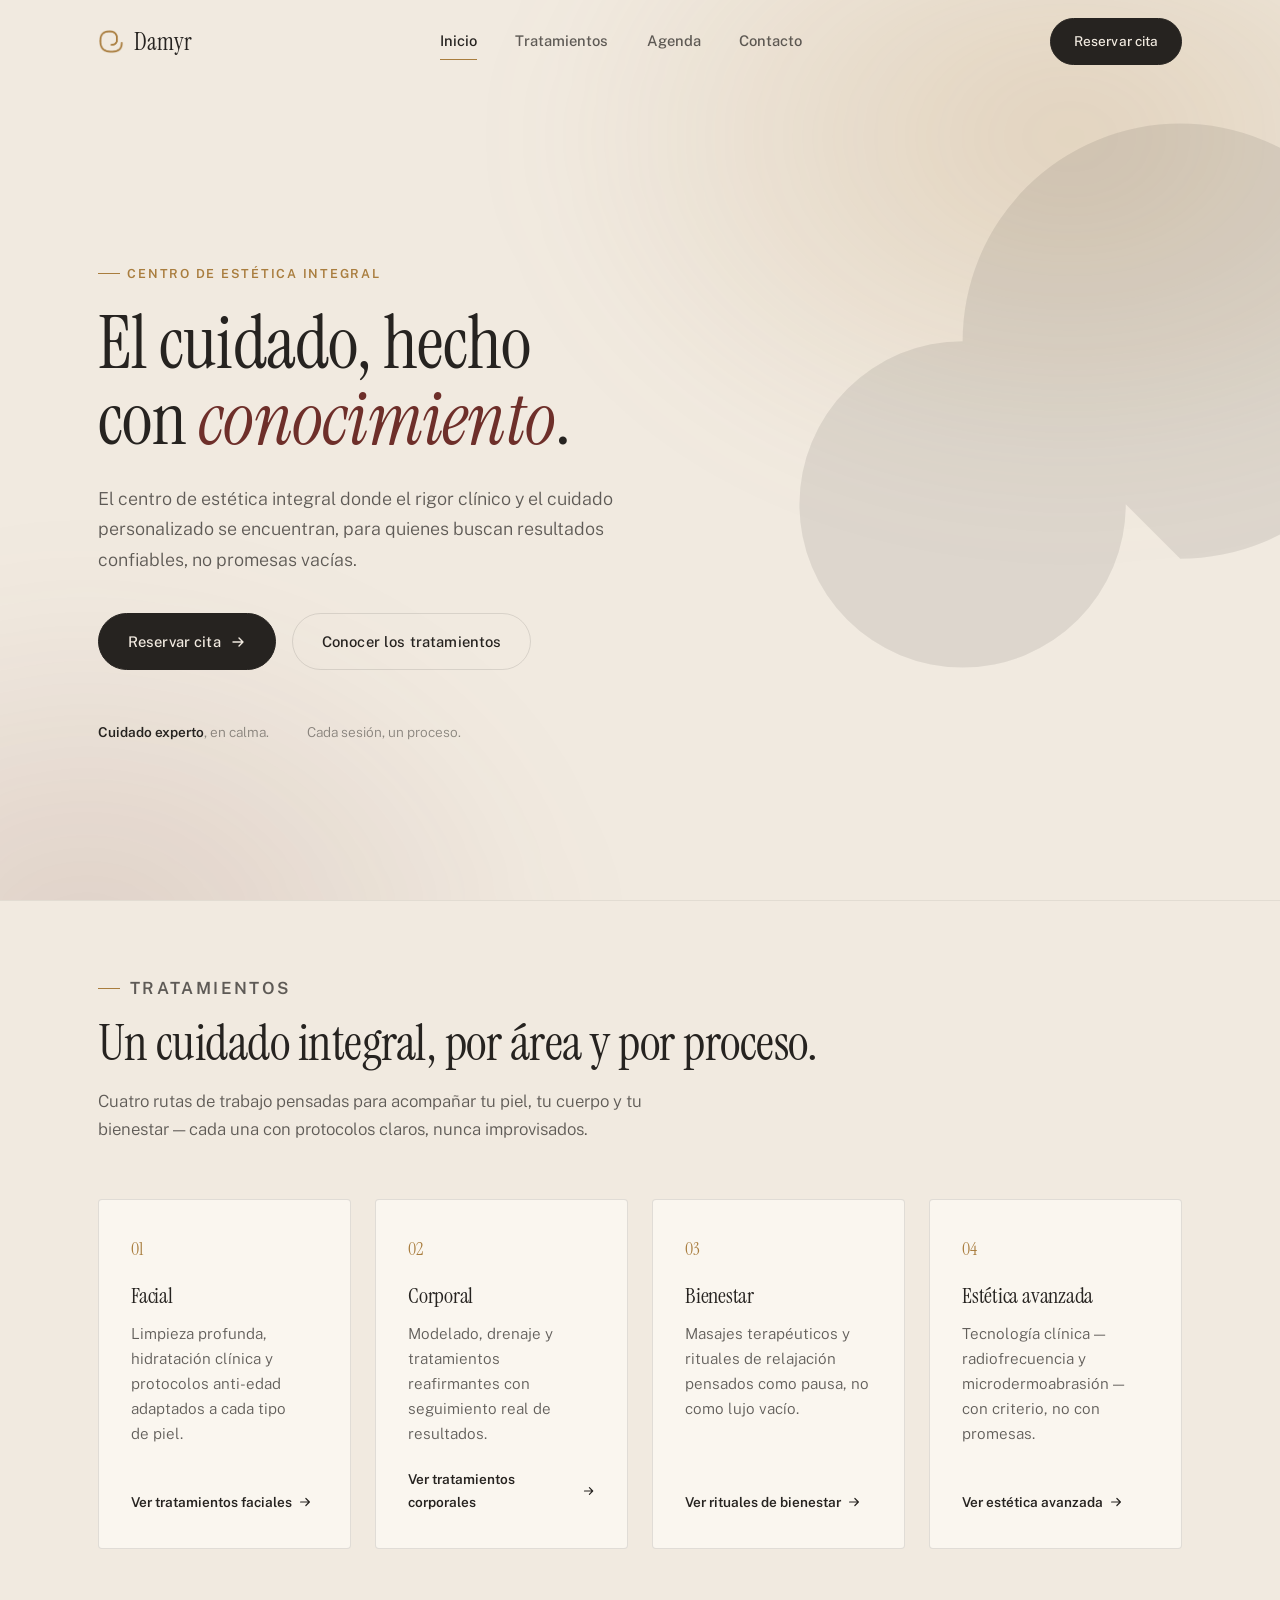
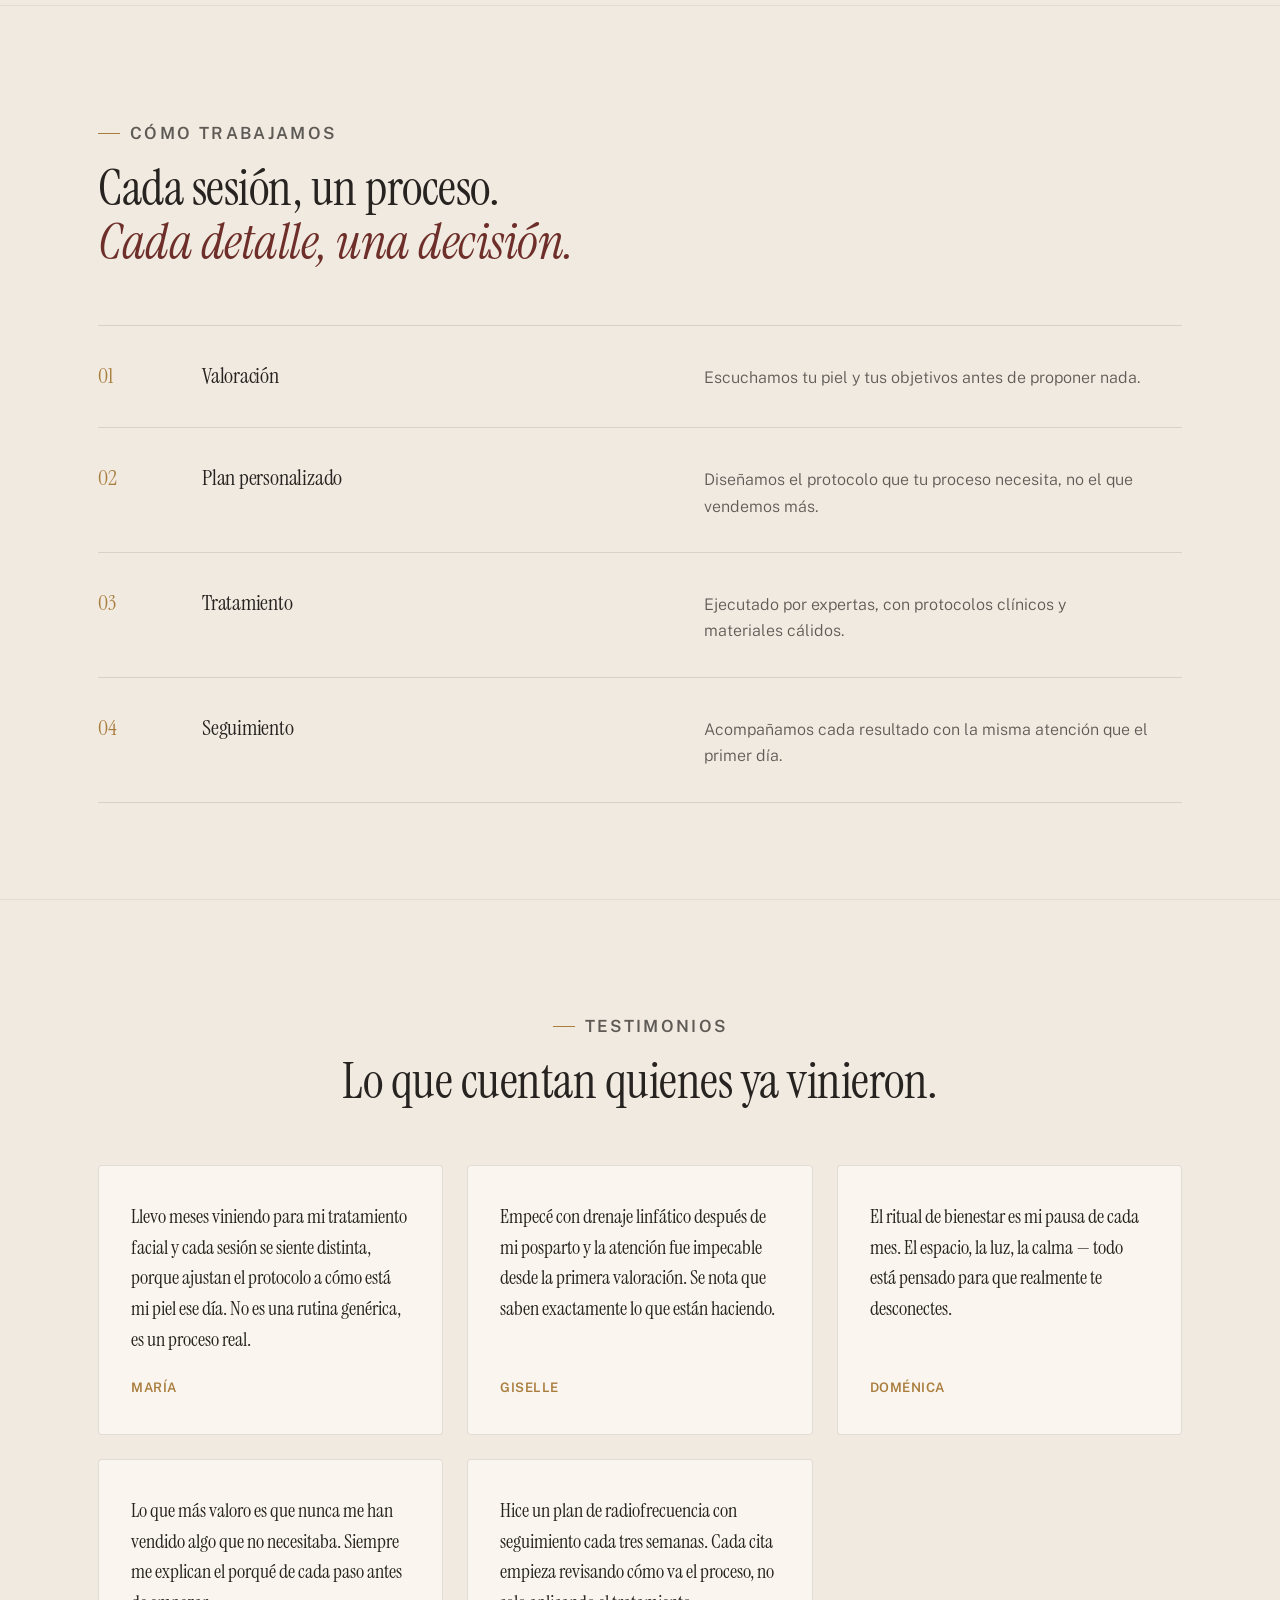
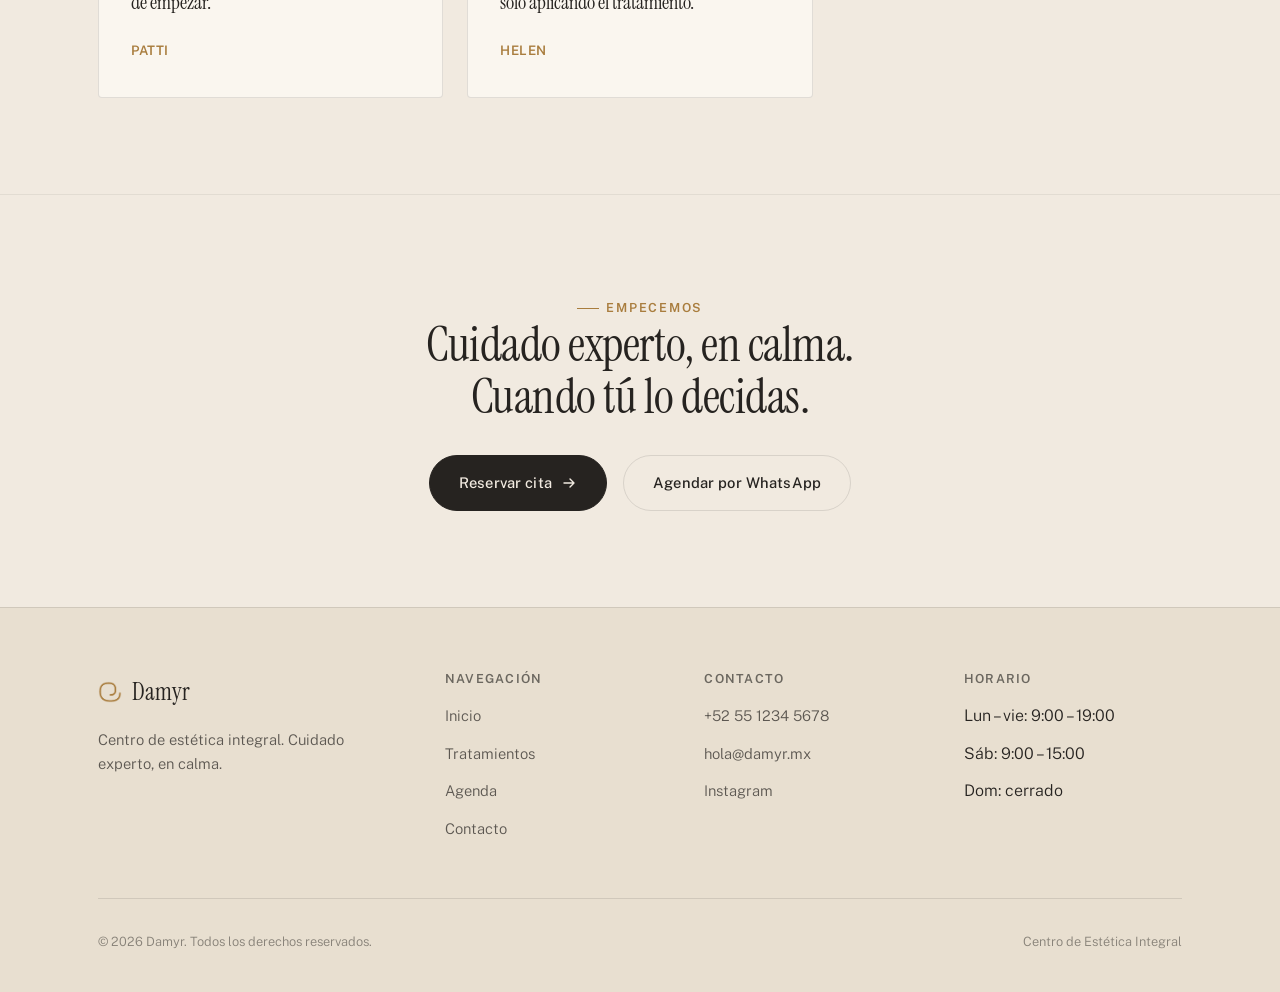
==== commit f4daaa22: "Simplifica el home y agrega 5 testimonios - Elimina las secciones Esencia, Promesa de marca y Nuestr" ====
--- a/index.html
+++ b/index.html
@@ -4,14 +4,14 @@
 <meta charset="UTF-8">
 <meta name="viewport" content="width=device-width, initial-scale=1.0">
 <title>Damyr — Centro de Estética Integral</title>
-<meta name="description" content="Damyr, atelier de bienestar. El centro de estética integral donde el rigor clínico y el cuidado personalizado se encuentran.">
+<meta name="description" content="Damyr, centro de estética integral. El lugar donde el rigor clínico y el cuidado personalizado se encuentran.">
 <link rel="icon" type="image/png" href="assets/img/favicon.png">
 
 <link rel="preconnect" href="https://fonts.googleapis.com">
 <link rel="preconnect" href="https://fonts.gstatic.com" crossorigin>
 <link rel="stylesheet" href="https://fonts.googleapis.com/css2?family=Instrument+Serif:ital@0;1&family=Public+Sans:wght@300;400;500;600;700&display=swap">
 
-<link rel="stylesheet" href="styles.css?v=20261001">
+<link rel="stylesheet" href="styles.css?v=20261001b">
 </head>
 <body>
 <a class="skip-link" href="#main">Saltar al contenido</a>
@@ -56,7 +56,7 @@
     </svg>
     <div class="container">
       <div class="hero-inner">
-        <p class="eyebrow reveal">Atelier de Bienestar · Damyr</p>
+        <p class="eyebrow reveal">Centro de Estética Integral</p>
         <h1 class="hero-title reveal reveal-1">El cuidado, hecho con <em>conocimiento</em>.</h1>
         <p class="hero-sub reveal reveal-2">
           El centro de estética integral donde el rigor clínico y el cuidado personalizado
@@ -77,32 +77,6 @@
     </div>
   </section>
 
-  <section class="esencia">
-    <div class="container esencia-grid">
-      <p class="esencia-label reveal">Esencia</p>
-      <div class="esencia-body">
-        <p class="reveal reveal-1">
-          <strong>Elevar la confianza y el bienestar de cada persona</strong> a través de un cuidado
-          clínico impecable y profundamente humano. En Damyr no ofrecemos promesas: ofrecemos
-          conocimiento, presencia y un proceso pensado para tu piel.
-        </p>
-        <p class="reveal reveal-2">
-          Cada visita empieza con una escucha real y termina con un plan que tiene sentido —
-          no el tratamiento que más se vende, sino el que tu proceso necesita.
-        </p>
-      </div>
-    </div>
-  </section>
-
-  <section class="promise-band">
-    <div class="container">
-      <div class="quote-block">
-        <p class="eyebrow reveal">Promesa de marca</p>
-        <p class="reveal reveal-1">Cada detalle, <em>cuidado por expertas.</em></p>
-      </div>
-    </div>
-  </section>
-
   <section id="tratamientos" class="menu-section">
     <div class="container">
       <div class="section-head reveal">
@@ -179,25 +153,34 @@
     </div>
   </section>
 
-  <section class="pillars">
-    <div class="container">
-      <p class="eyebrow reveal" style="justify-content:center; margin-bottom:1.6rem;">Nuestra personalidad</p>
-      <div class="pillars-row reveal reveal-1">
-        <span>Precisa</span><span class="dot">·</span>
-        <span>Cálida</span><span class="dot">·</span>
-        <span>Discreta</span><span class="dot">·</span>
-        <span>Segura</span><span class="dot">·</span>
-        <span>Atenta</span>
-      </div>
-    </div>
-  </section>
-
-  <section class="testimonial">
-    <div class="container testimonial-inner">
-      <blockquote class="reveal">
-        «Estoy en un lugar limpio, seguro y profesional. Saben lo que hacen.»
-      </blockquote>
-      <cite class="reveal reveal-1">— Experiencia de una paciente en Damyr</cite>
+  <section class="testimonials">
+    <div class="container">
+      <div class="section-head reveal center">
+        <p class="eyebrow" style="justify-content:center;">Testimonios</p>
+        <h2>Lo que cuentan quienes ya vinieron.</h2>
+      </div>
+      <div class="testimonials-grid">
+        <article class="testimonial-card reveal reveal-1">
+          <blockquote>Llevo meses viniendo para mi tratamiento facial y cada sesión se siente distinta, porque ajustan el protocolo a cómo está mi piel ese día. No es una rutina genérica, es un proceso real.</blockquote>
+          <cite>María</cite>
+        </article>
+        <article class="testimonial-card reveal reveal-2">
+          <blockquote>Empecé con drenaje linfático después de mi posparto y la atención fue impecable desde la primera valoración. Se nota que saben exactamente lo que están haciendo.</blockquote>
+          <cite>Giselle</cite>
+        </article>
+        <article class="testimonial-card reveal reveal-3">
+          <blockquote>El ritual de bienestar es mi pausa de cada mes. El espacio, la luz, la calma — todo está pensado para que realmente te desconectes.</blockquote>
+          <cite>Doménica</cite>
+        </article>
+        <article class="testimonial-card reveal reveal-4">
+          <blockquote>Lo que más valoro es que nunca me han vendido algo que no necesitaba. Siempre me explican el porqué de cada paso antes de empezar.</blockquote>
+          <cite>Patti</cite>
+        </article>
+        <article class="testimonial-card reveal reveal-1">
+          <blockquote>Hice un plan de radiofrecuencia con seguimiento cada tres semanas. Cada cita empieza revisando cómo va el proceso, no solo aplicando el tratamiento.</blockquote>
+          <cite>Helen</cite>
+        </article>
+      </div>
     </div>
   </section>
 
@@ -255,7 +238,7 @@
     </div>
     <div class="footer-bottom">
       <span>© 2026 Damyr. Todos los derechos reservados.</span>
-      <span>Atelier de Bienestar</span>
+      <span>Centro de Estética Integral</span>
     </div>
   </div>
 </footer>
@@ -263,6 +246,6 @@
 <script defer src="lib/gsap.min.js"></script>
 <script defer src="lib/ScrollTrigger.min.js"></script>
 <script defer src="lib/manifest.js"></script>
-<script defer src="main.js?v=20261001"></script>
+<script defer src="main.js?v=20261001b"></script>
 </body>
 </html>
--- a/styles.css
+++ b/styles.css
@@ -469,40 +469,6 @@
   color: var(--carbon-soft);
 }
 
-/* --- Esencia / intro --- */
-.esencia {
-  padding-block: 6rem;
-  border-top: 1px solid var(--line-soft);
-}
-.esencia-grid {
-  display: grid;
-  gap: 3rem;
-  grid-template-columns: 1fr;
-}
-@media (min-width: 960px) {
-  .esencia-grid { grid-template-columns: 0.8fr 1.2fr; gap: 5rem; align-items: start; }
-}
-.esencia-label { font-family: var(--serif); font-size: 1.6rem; }
-.esencia-body p {
-  font-size: 1.15rem;
-  line-height: 1.75;
-  color: var(--carbon-soft);
-  max-width: 42rem;
-}
-.esencia-body p + p { margin-top: 1.2rem; }
-.esencia-body strong { color: var(--carbon); font-weight: 600; }
-
-/* --- Promise band --- */
-.promise-band {
-  background: var(--carbon);
-  color: var(--marfil);
-  padding-block: 5rem;
-}
-.promise-band .quote-block p { color: var(--marfil); }
-.promise-band .quote-block p em { color: var(--laton); font-style: italic; }
-.promise-band .eyebrow { justify-content: center; color: var(--laton); }
-.promise-band .eyebrow::before { background: var(--laton); }
-
 /* --- Services grid (home preview) --- */
 .services-grid {
   display: grid;
@@ -568,50 +534,43 @@
   .proceso-item p { grid-column: 3; grid-row: 1; }
 }
 
-/* --- Pillars strip --- */
-.pillars {
-  padding-block: 4rem;
-  border-top: 1px solid var(--line-soft);
-}
-.pillars-row {
-  display: flex;
-  flex-wrap: wrap;
-  justify-content: center;
-  gap: 1.2rem 2.4rem;
-}
-.pillars-row span {
-  font-family: var(--serif);
-  font-size: clamp(1.4rem, 3vw, 2rem);
-  color: var(--carbon-mute);
-  transition: color .4s var(--ease-out);
-}
-.pillars-row span:hover { color: var(--laton); }
-.pillars-row .dot { color: var(--laton-line); font-family: var(--sans); }
-
-/* --- Testimonial --- */
-.testimonial {
+/* --- Testimonials --- */
+.testimonials {
   padding-block: 6rem;
   border-top: 1px solid var(--line-soft);
 }
-.testimonial-inner {
-  max-width: 42rem;
-  margin-inline: auto;
-  text-align: center;
-}
-.testimonial blockquote {
+.testimonials-grid {
+  display: grid;
+  gap: 1.5rem;
+  grid-template-columns: 1fr;
+}
+@media (min-width: 720px) { .testimonials-grid { grid-template-columns: 1fr 1fr; } }
+@media (min-width: 1280px) { .testimonials-grid { grid-template-columns: repeat(3, 1fr); } }
+.testimonial-card {
+  display: flex;
+  flex-direction: column;
+  height: 100%;
+  background: var(--paper);
+  border: 1px solid var(--line);
+  border-radius: 4px;
+  padding: 2.2rem 2rem;
+}
+.testimonial-card blockquote {
+  flex: 1;
   font-family: var(--serif);
-  font-size: clamp(1.4rem, 3.2vw, 2rem);
-  line-height: 1.4;
+  font-size: 1.28rem;
+  line-height: 1.5;
   color: var(--carbon);
 }
-.testimonial cite {
+.testimonial-card cite {
   display: block;
-  margin-top: 1.6rem;
+  margin-top: 1.4rem;
   font-style: normal;
-  font-size: .85rem;
+  font-size: .82rem;
+  font-weight: 600;
   letter-spacing: .04em;
   text-transform: uppercase;
-  color: var(--taupe);
+  color: var(--laton);
 }
 
 /* --- CTA final --- */
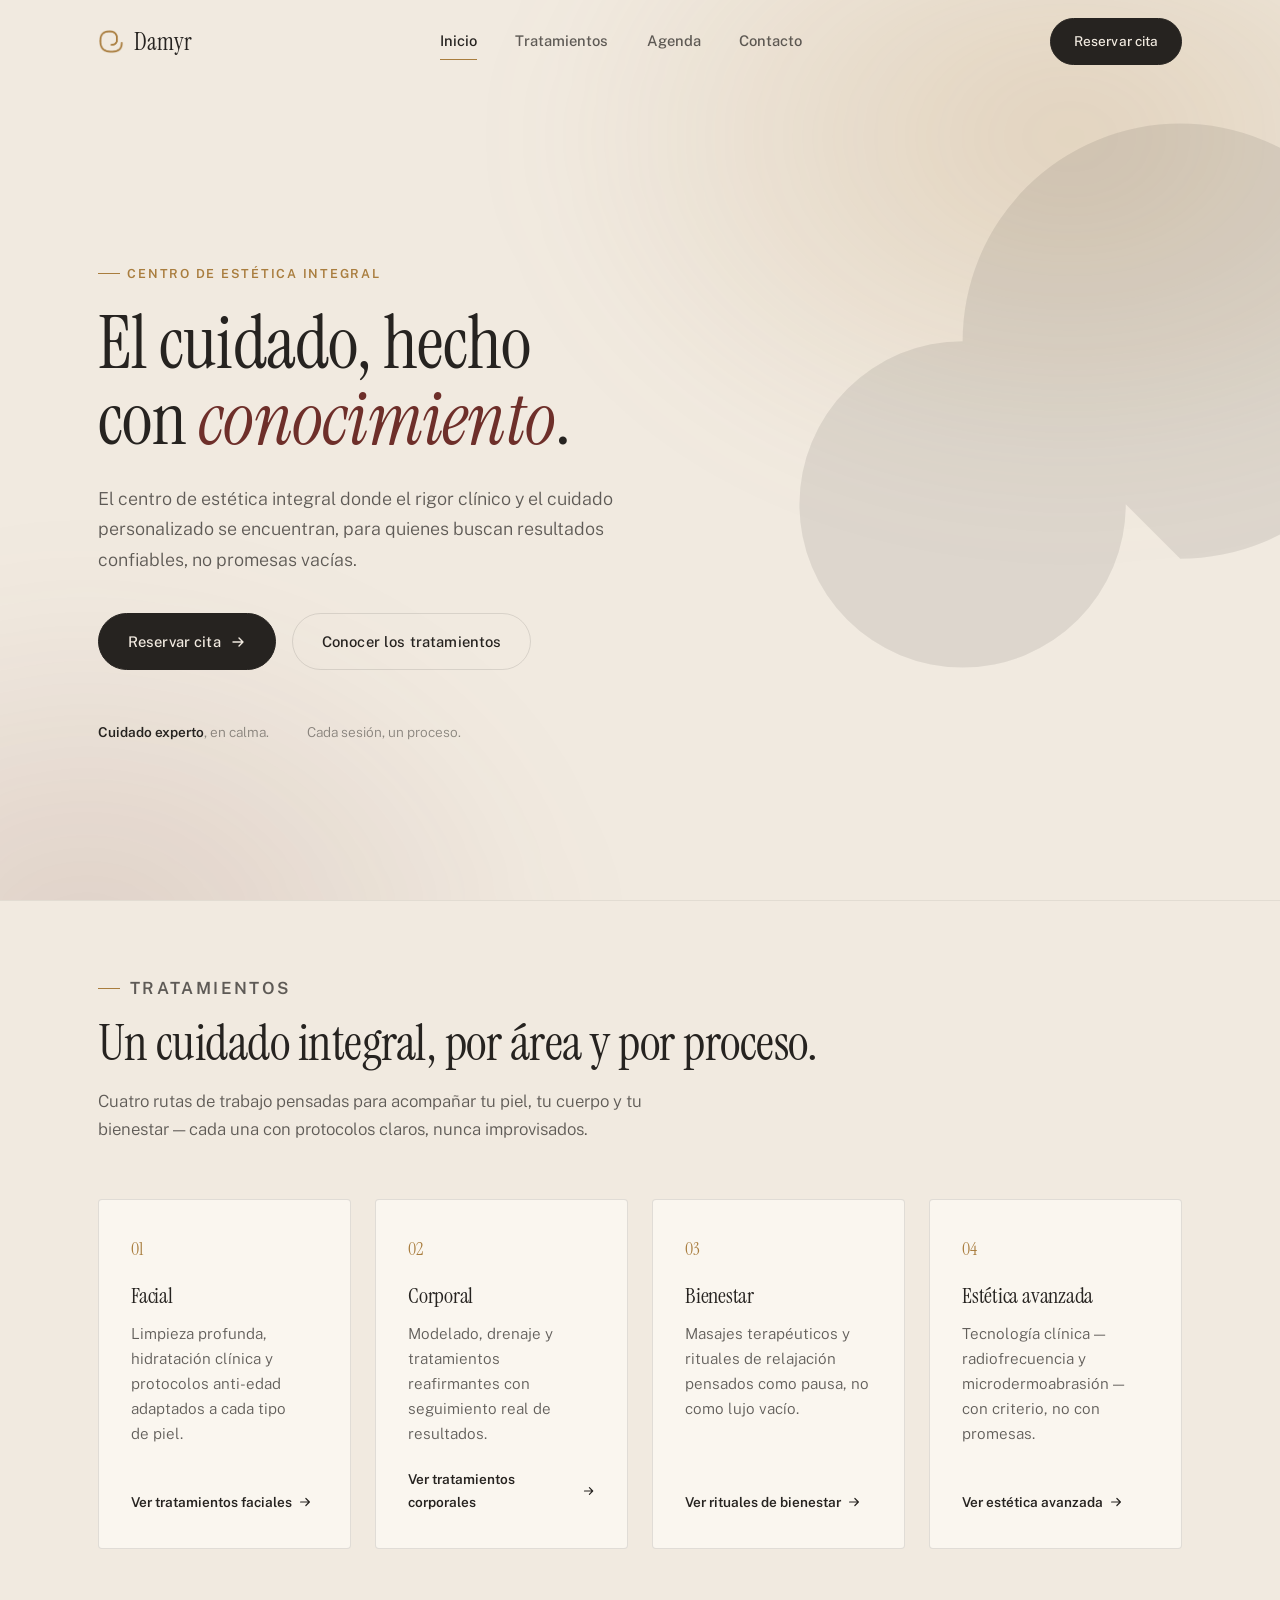
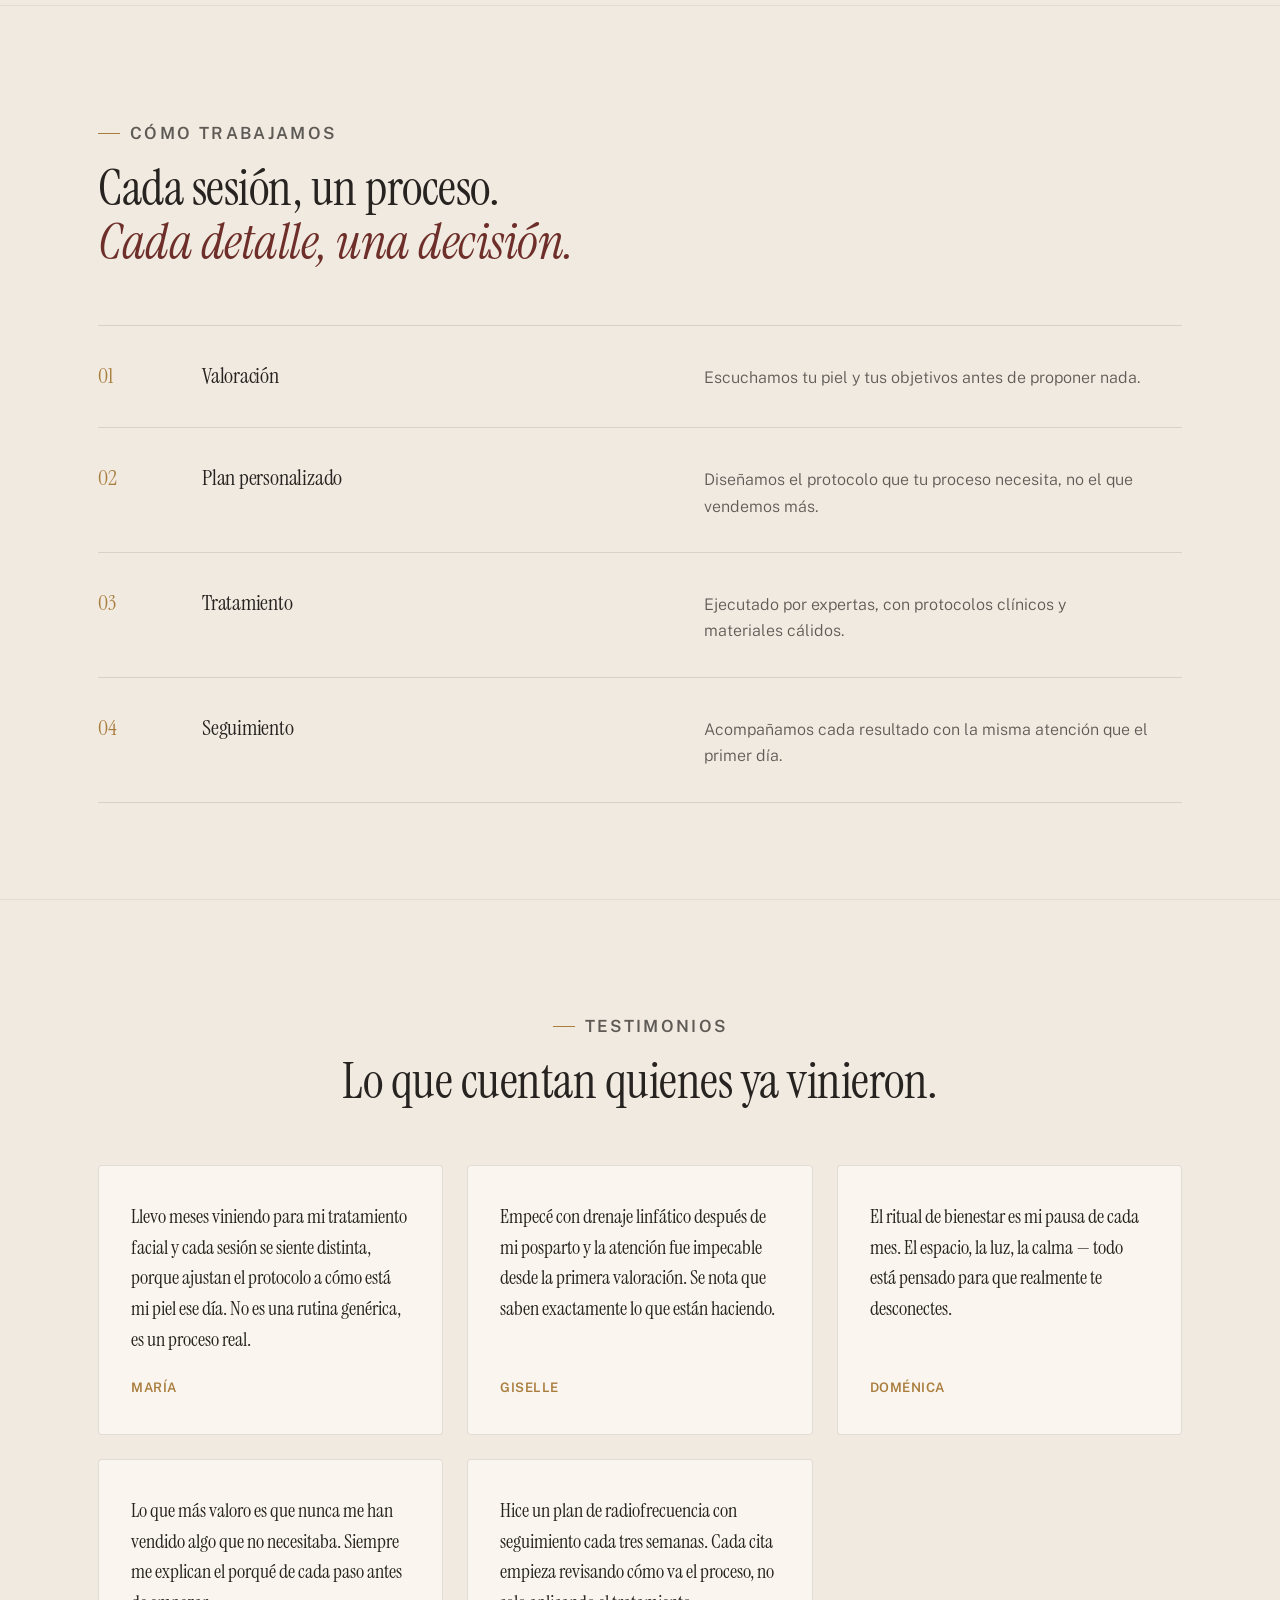
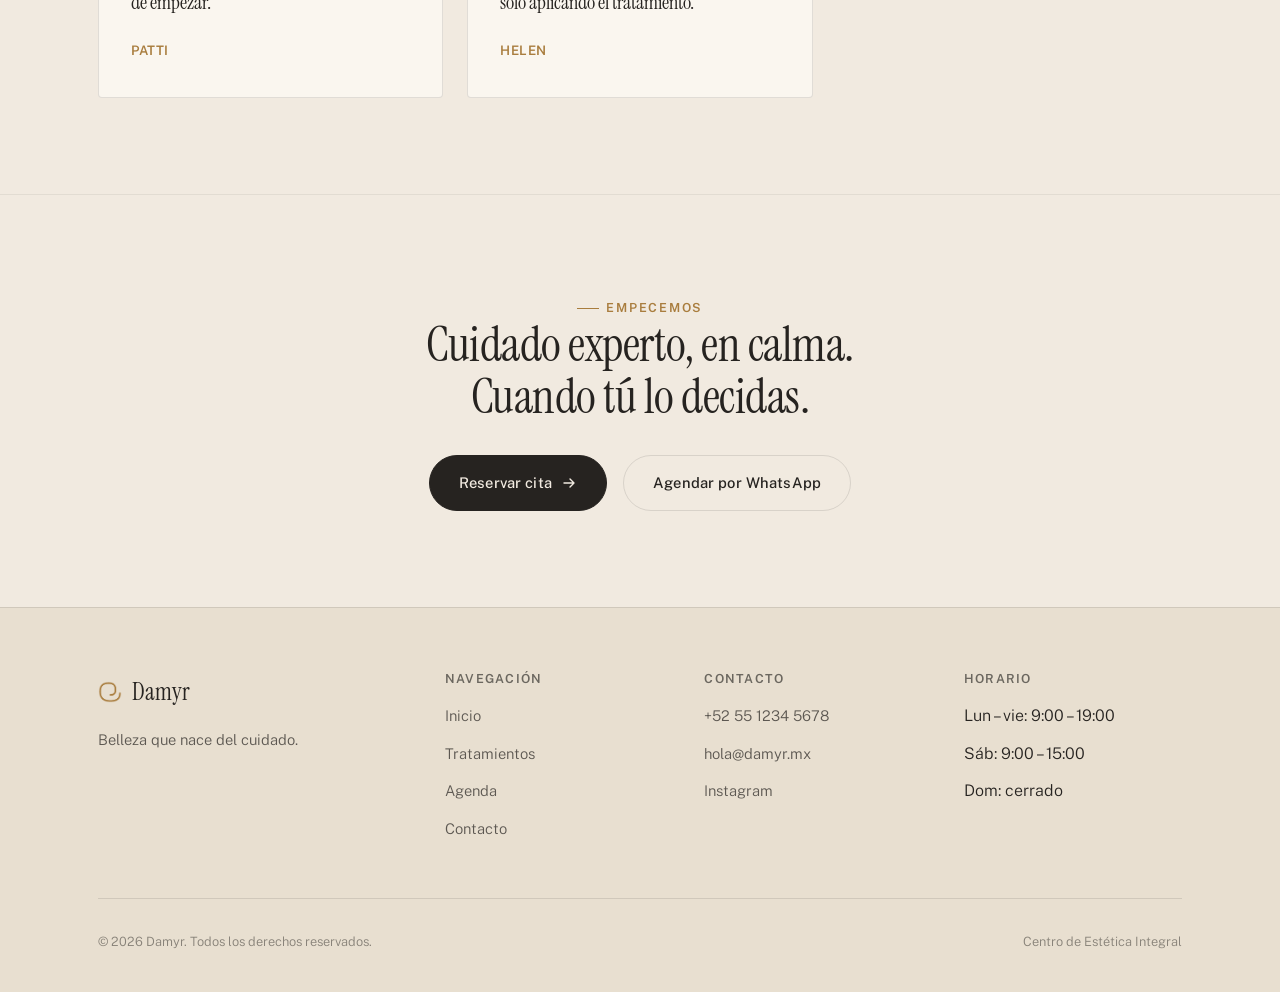
==== commit 74840bb8: "Agrega el lema de marca junto al logo "Belleza que nace del cuidado." reemplaza la descripción genér" ====
--- a/index.html
+++ b/index.html
@@ -208,7 +208,7 @@
           <img class="logo-mark" src="assets/img/logo-mark.png" alt="" width="24" height="22">
           Damyr
         </a>
-        <p class="footer-tag">Centro de estética integral. Cuidado experto, en calma.</p>
+        <p class="footer-tag">Belleza que nace del cuidado.</p>
       </div>
       <div class="footer-col">
         <h4>Navegación</h4>
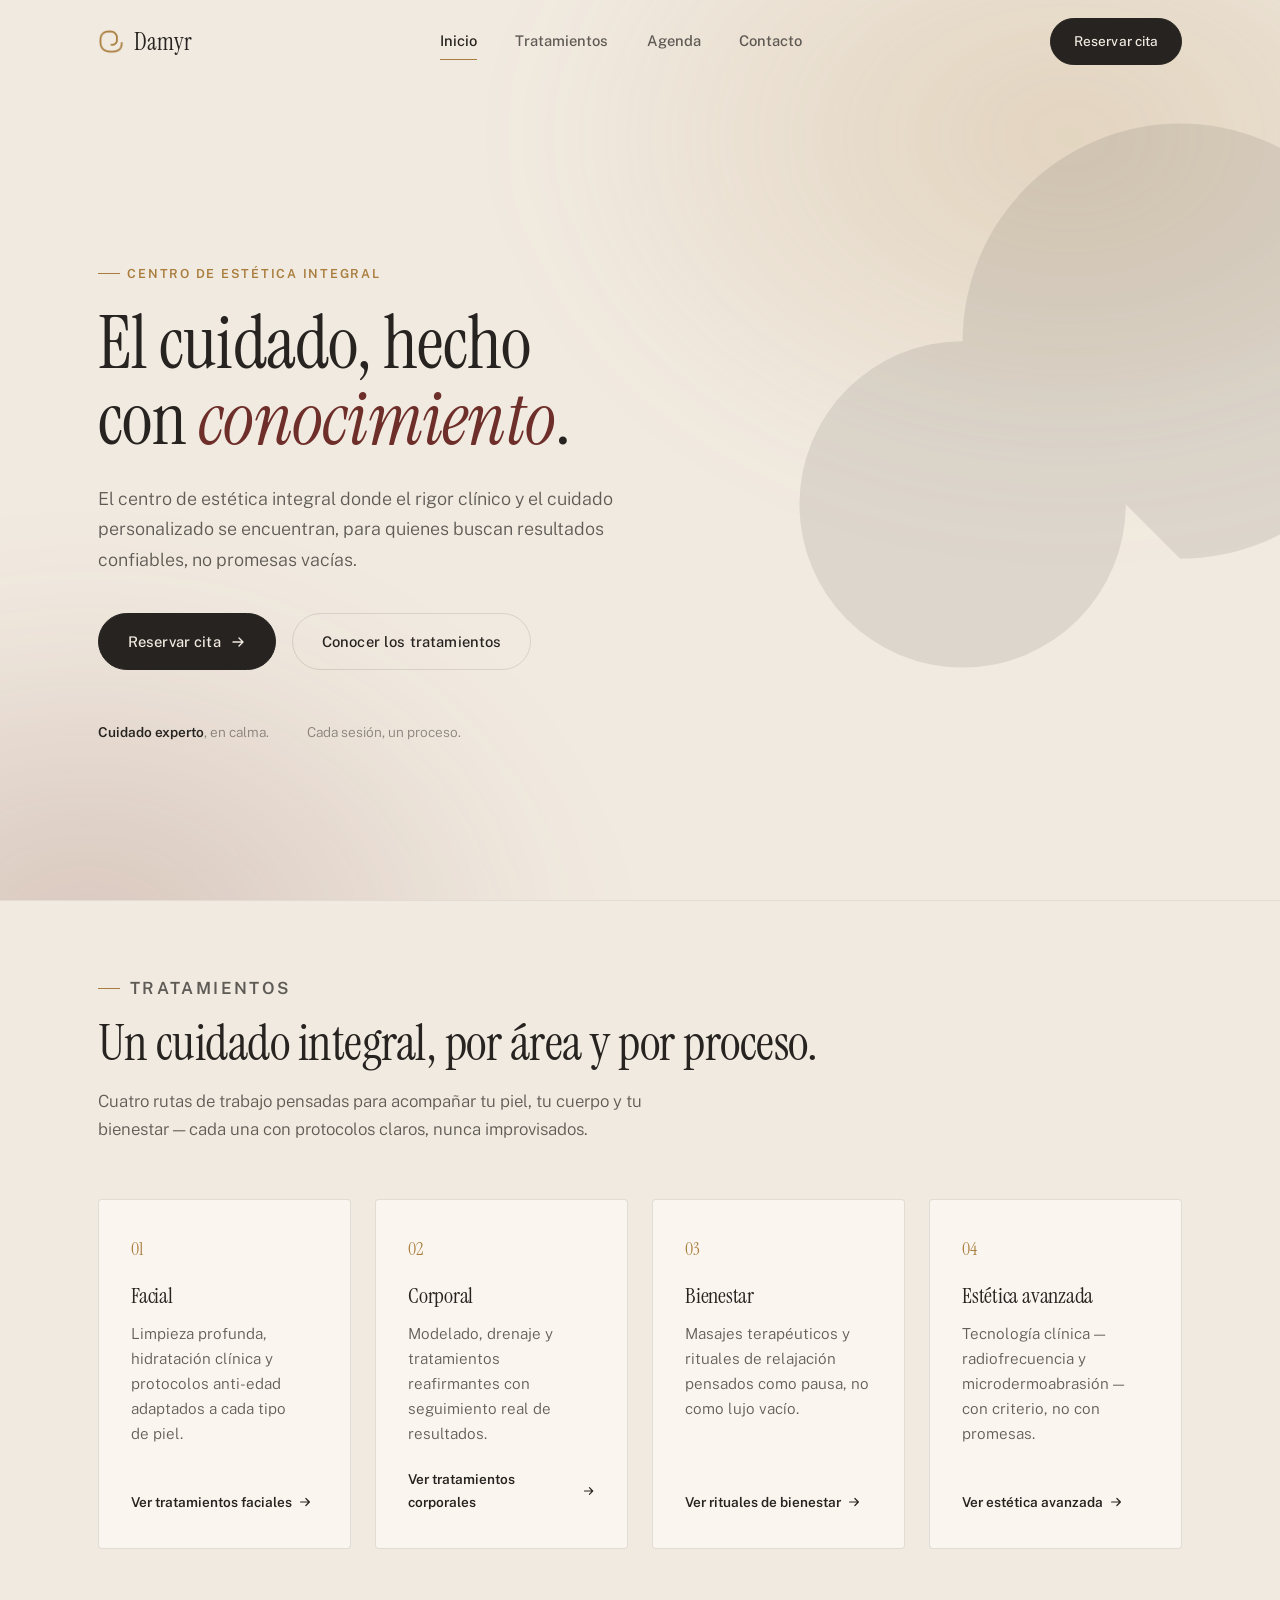
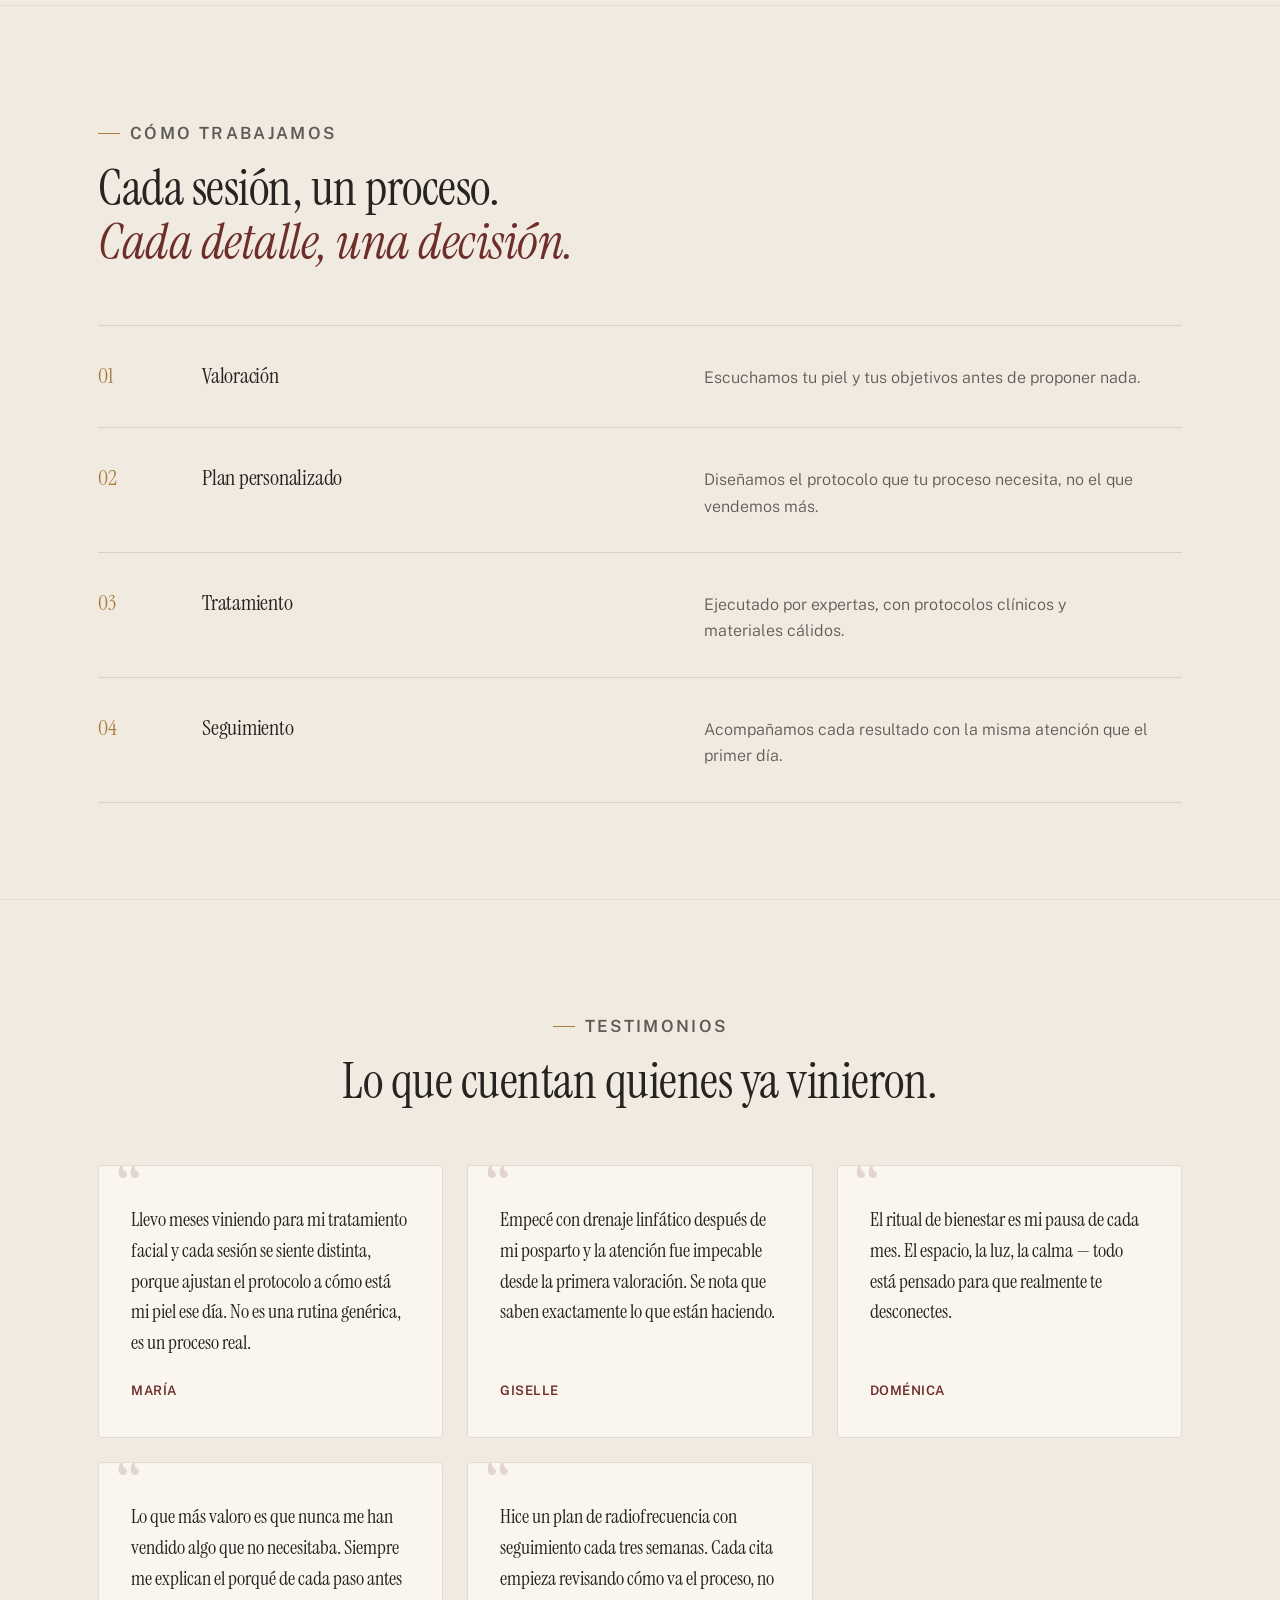
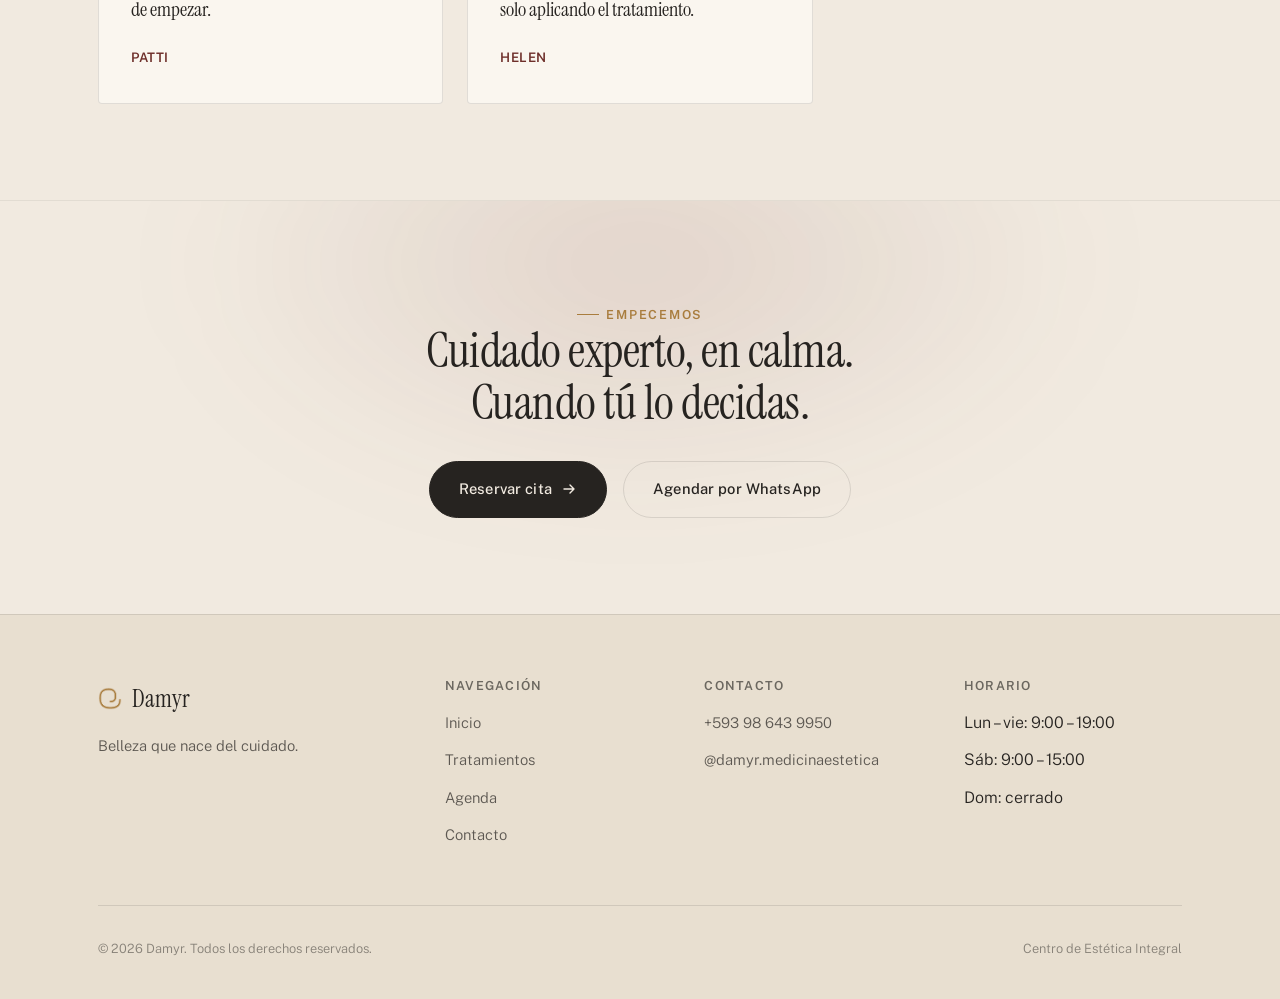
==== commit a2eef7e4: "Datos de contacto reales y más presencia del color vino - Teléfono/WhatsApp real: +593 98 643 9950 (" ====
--- a/index.html
+++ b/index.html
@@ -11,7 +11,7 @@
 <link rel="preconnect" href="https://fonts.gstatic.com" crossorigin>
 <link rel="stylesheet" href="https://fonts.googleapis.com/css2?family=Instrument+Serif:ital@0;1&family=Public+Sans:wght@300;400;500;600;700&display=swap">
 
-<link rel="stylesheet" href="styles.css?v=20261001b">
+<link rel="stylesheet" href="styles.css?v=20261001c">
 </head>
 <body>
 <a class="skip-link" href="#main">Saltar al contenido</a>
@@ -193,7 +193,7 @@
           Reservar cita
           <svg class="btn-arrow" width="16" height="16" viewBox="0 0 16 16" fill="none" aria-hidden="true"><path d="M3 8h10M9 4l4 4-4 4" stroke="currentColor" stroke-width="1.4" stroke-linecap="round" stroke-linejoin="round"/></svg>
         </a>
-        <a class="btn btn-ghost" href="https://wa.me/525512345678" target="_blank" rel="noopener">Agendar por WhatsApp</a>
+        <a class="btn btn-ghost" href="https://wa.me/593986439950" target="_blank" rel="noopener">Agendar por WhatsApp</a>
       </div>
     </div>
   </section>
@@ -222,9 +222,8 @@
       <div class="footer-col">
         <h4>Contacto</h4>
         <ul>
-          <li><a href="tel:+525512345678">+52 55 1234 5678</a></li>
-          <li><a href="mailto:hola@damyr.mx">hola@damyr.mx</a></li>
-          <li><a href="https://instagram.com/damyr" target="_blank" rel="noopener">Instagram</a></li>
+          <li><a href="tel:+593986439950">+593 98 643 9950</a></li>
+          <li><a href="https://instagram.com/damyr.medicinaestetica" target="_blank" rel="noopener">@damyr.medicinaestetica</a></li>
         </ul>
       </div>
       <div class="footer-col">
@@ -246,6 +245,6 @@
 <script defer src="lib/gsap.min.js"></script>
 <script defer src="lib/ScrollTrigger.min.js"></script>
 <script defer src="lib/manifest.js"></script>
-<script defer src="main.js?v=20261001b"></script>
+<script defer src="main.js?v=20261001c"></script>
 </body>
 </html>
--- a/styles.css
+++ b/styles.css
@@ -318,7 +318,7 @@
 .card:hover {
   transform: translateY(-6px);
   border-color: var(--laton-line);
-  box-shadow: 0 24px 48px -28px rgba(38, 35, 32, 0.28);
+  box-shadow: 0 24px 48px -28px rgba(110, 47, 42, 0.26);
 }
 
 /* --- Quote / promise block --- */
@@ -402,7 +402,7 @@
   z-index: 0;
   background:
     radial-gradient(48% 40% at 78% 18%, rgba(169,125,62,0.22) 0%, transparent 72%),
-    radial-gradient(46% 42% at 14% 82%, rgba(110,47,42,0.14) 0%, transparent 70%);
+    radial-gradient(46% 42% at 14% 82%, rgba(110,47,42,0.2) 0%, transparent 70%);
   filter: blur(60px);
   pointer-events: none;
 }
@@ -547,15 +547,37 @@
 @media (min-width: 720px) { .testimonials-grid { grid-template-columns: 1fr 1fr; } }
 @media (min-width: 1280px) { .testimonials-grid { grid-template-columns: repeat(3, 1fr); } }
 .testimonial-card {
+  position: relative;
   display: flex;
   flex-direction: column;
   height: 100%;
   background: var(--paper);
   border: 1px solid var(--line);
   border-radius: 4px;
-  padding: 2.2rem 2rem;
+  padding: 2.4rem 2rem 2.2rem;
+  overflow: hidden;
+  transition: border-color .5s var(--ease-out), box-shadow .5s var(--ease-out), transform .5s var(--ease-out);
+}
+.testimonial-card:hover {
+  transform: translateY(-4px);
+  border-color: rgba(110, 47, 42, 0.3);
+  box-shadow: 0 24px 48px -30px rgba(110, 47, 42, 0.3);
+}
+.testimonial-card::before {
+  content: "“";
+  position: absolute;
+  top: -.6rem;
+  left: 1.3rem;
+  font-family: var(--serif);
+  font-size: 5rem;
+  line-height: 1;
+  color: var(--vino);
+  opacity: .16;
+  pointer-events: none;
 }
 .testimonial-card blockquote {
+  position: relative;
+  z-index: 1;
   flex: 1;
   font-family: var(--serif);
   font-size: 1.28rem;
@@ -563,6 +585,8 @@
   color: var(--carbon);
 }
 .testimonial-card cite {
+  position: relative;
+  z-index: 1;
   display: block;
   margin-top: 1.4rem;
   font-style: normal;
@@ -570,15 +594,27 @@
   font-weight: 600;
   letter-spacing: .04em;
   text-transform: uppercase;
-  color: var(--laton);
+  color: var(--vino);
 }
 
 /* --- CTA final --- */
 .cta-final {
+  position: relative;
   padding-block: 6rem;
   text-align: center;
   border-top: 1px solid var(--line-soft);
-}
+  overflow: hidden;
+}
+.cta-final::before {
+  content: "";
+  position: absolute;
+  inset: -30% -10% -50% -10%;
+  z-index: 0;
+  background: radial-gradient(42% 45% at 50% 25%, rgba(110, 47, 42, 0.12) 0%, transparent 72%);
+  filter: blur(60px);
+  pointer-events: none;
+}
+.cta-final .container { position: relative; z-index: 1; }
 .cta-final h2 { font-size: clamp(2rem, 4.4vw, 3rem); max-width: 22ch; margin-inline: auto; }
 .cta-final .hero-actions { justify-content: center; margin-top: 2rem; }
 
@@ -662,6 +698,7 @@
   text-align: center;
   background: var(--paper);
   border: 1px solid var(--line);
+  border-top: 3px solid var(--vino);
   border-radius: 4px;
   padding: 3.5rem 2.2rem;
 }
@@ -715,7 +752,7 @@
   transition: border-color .3s var(--ease-out), color .3s var(--ease-out);
 }
 .contact-social a:hover { border-color: var(--laton); color: var(--laton); }
-.contact-form-wrap { background: var(--paper); border: 1px solid var(--line); border-radius: 4px; padding: 2.5rem 2rem; }
+.contact-form-wrap { background: var(--paper); border: 1px solid var(--line); border-top: 3px solid var(--vino); border-radius: 4px; padding: 2.5rem 2rem; }
 @media (min-width: 720px) { .contact-form-wrap { padding: 3rem; } }
 .contact-form-wrap h2 { font-size: 1.6rem; margin-bottom: 1.8rem; }
 .contact-form-wrap .btn { margin-top: .6rem; width: 100%; justify-content: center; }
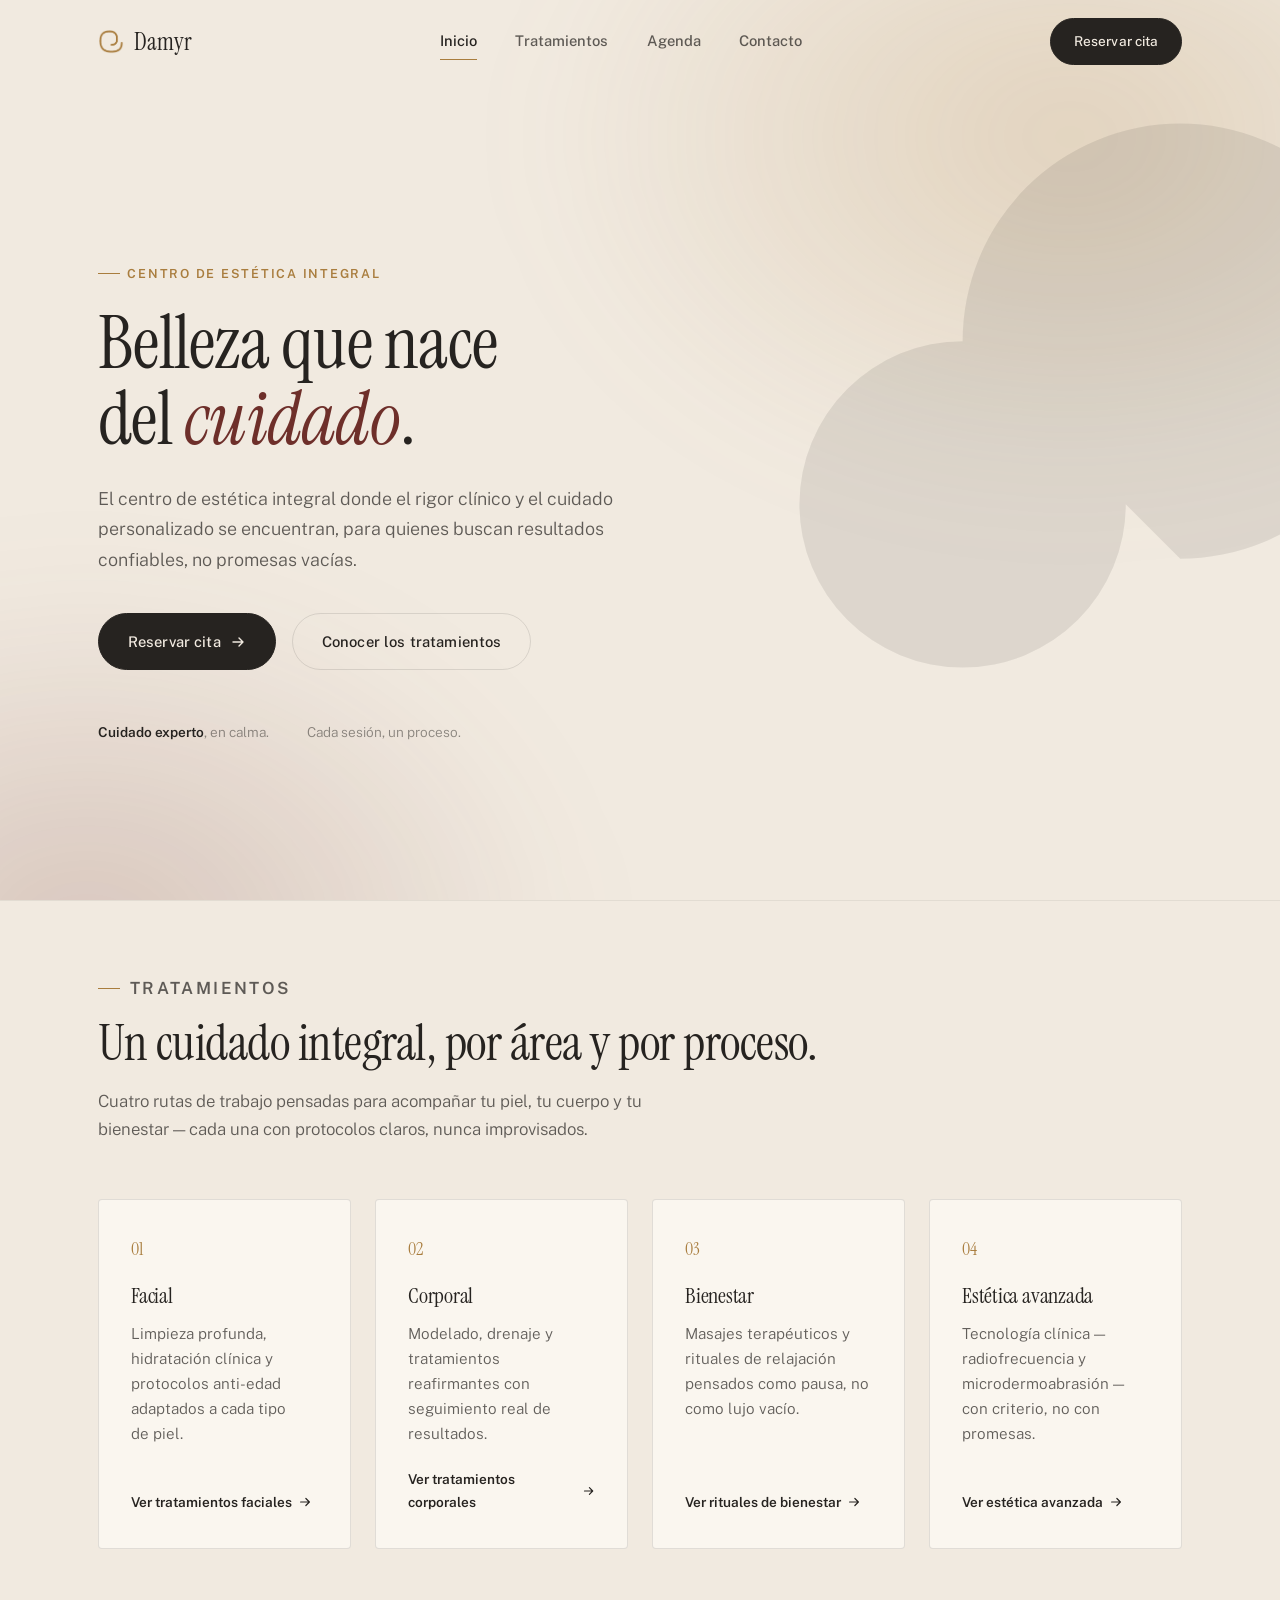
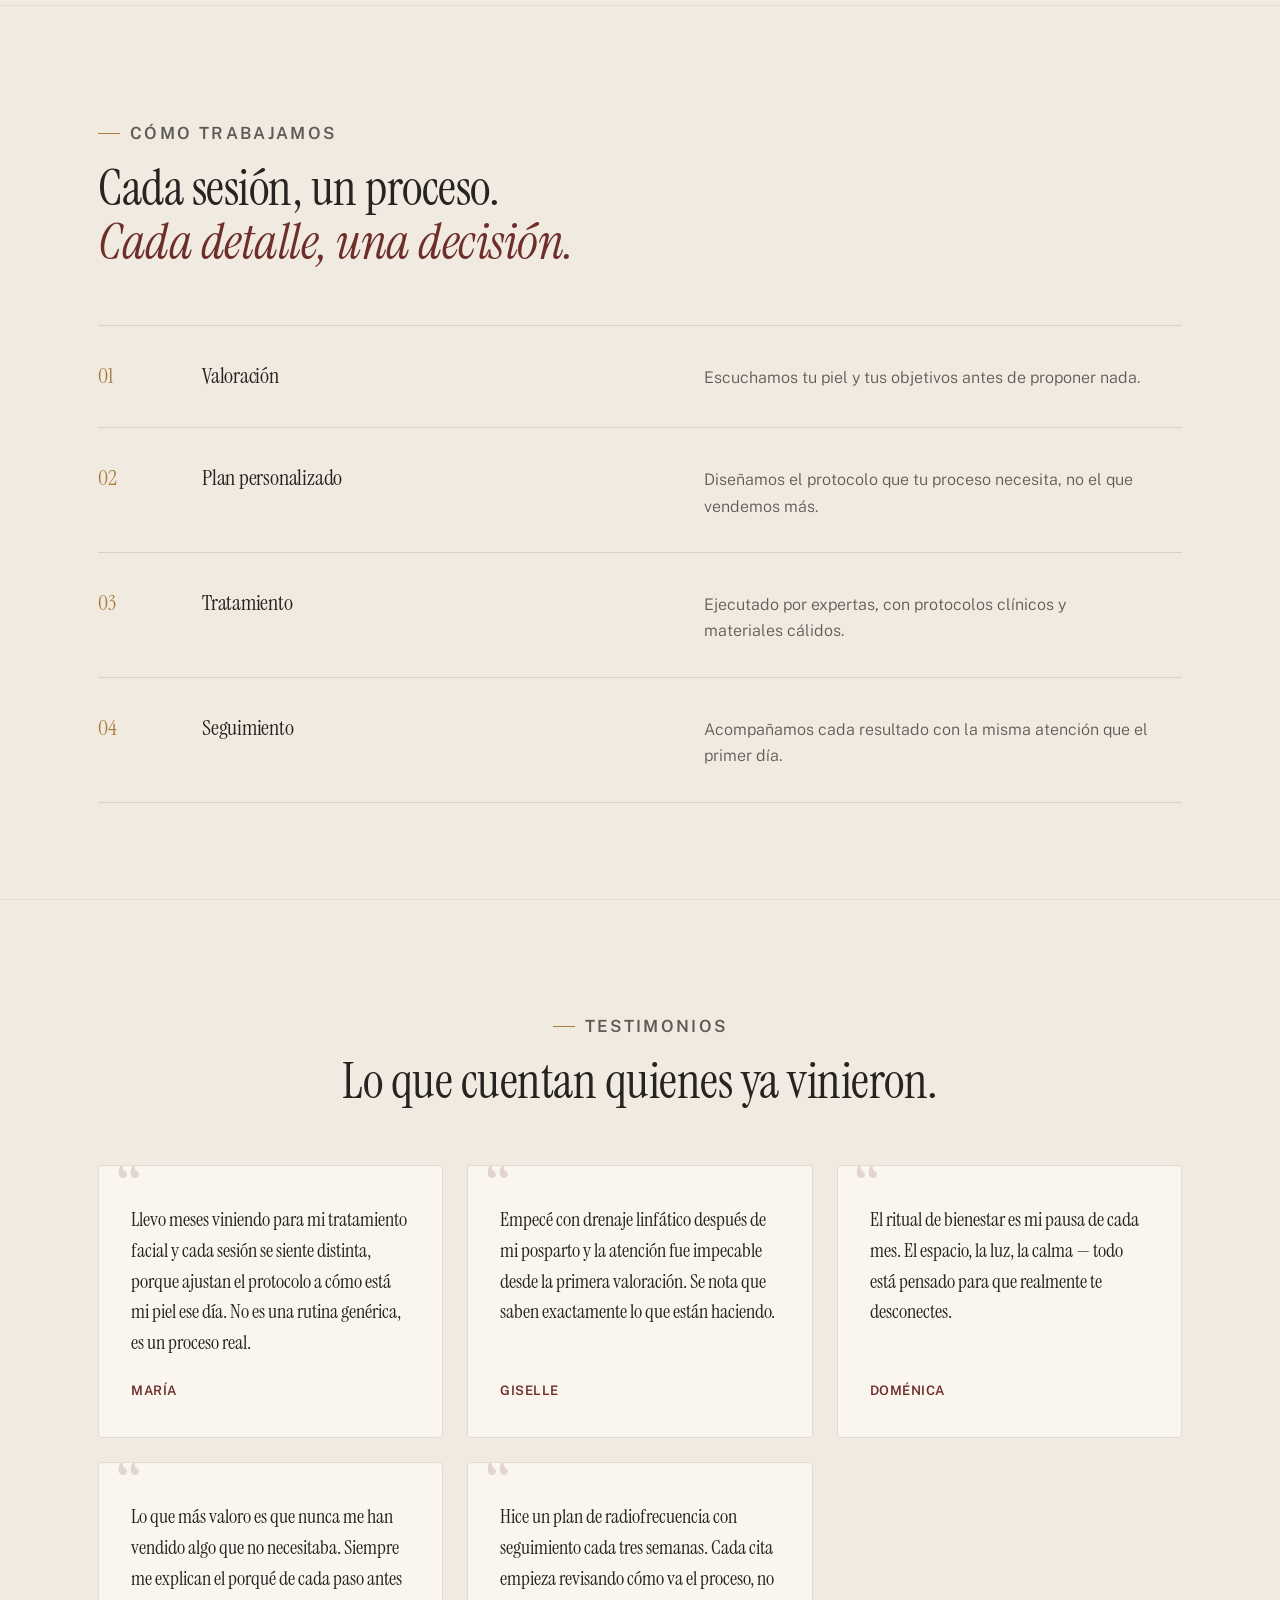
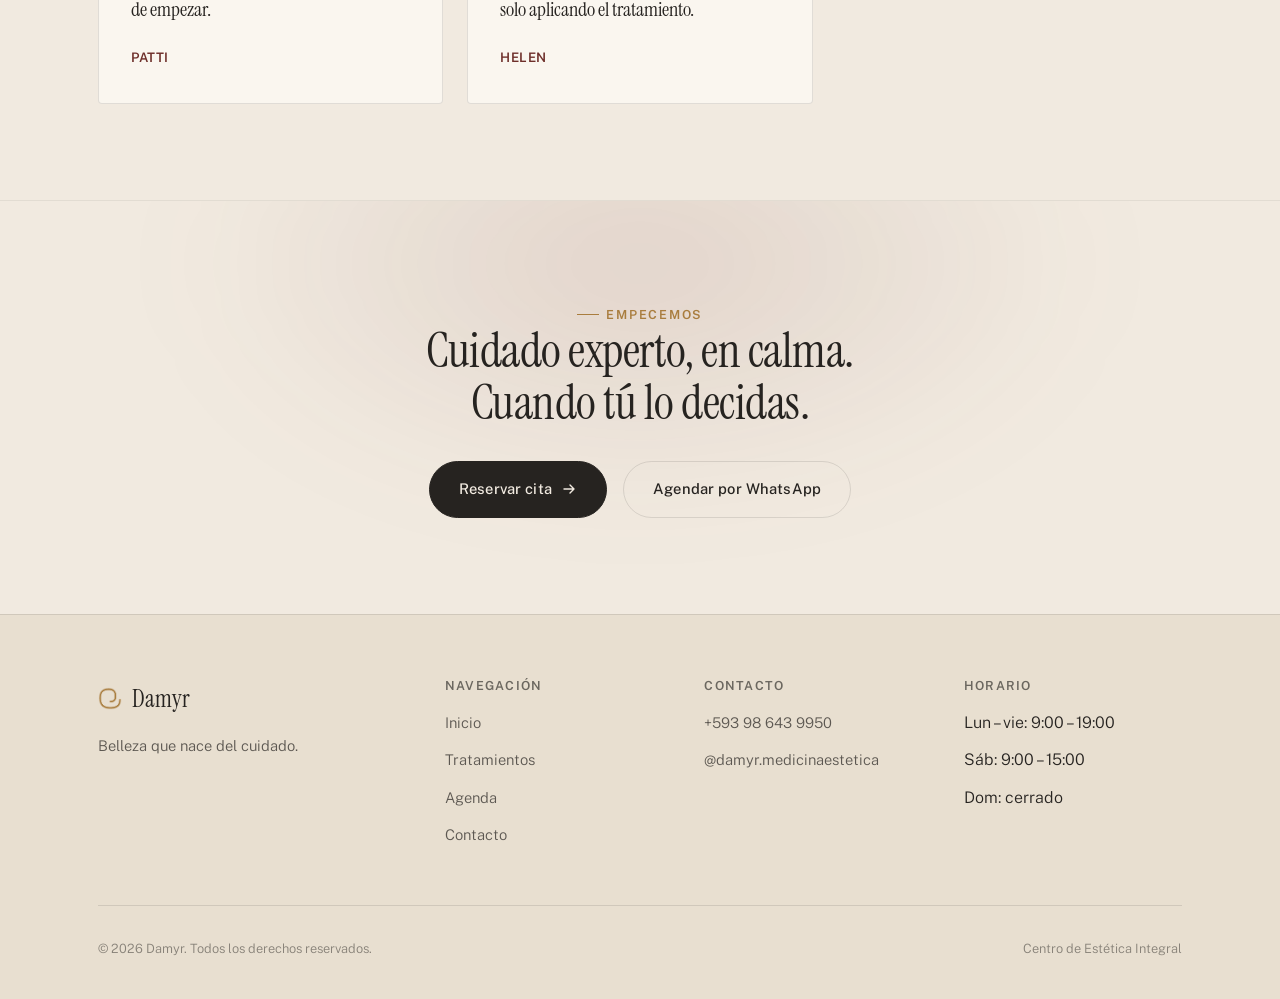
==== commit 59063644: "Usa el eslogan como titular principal del hero Reemplaza "El cuidado, hecho con conocimiento." por "" ====
--- a/index.html
+++ b/index.html
@@ -57,7 +57,7 @@
     <div class="container">
       <div class="hero-inner">
         <p class="eyebrow reveal">Centro de Estética Integral</p>
-        <h1 class="hero-title reveal reveal-1">El cuidado, hecho con <em>conocimiento</em>.</h1>
+        <h1 class="hero-title reveal reveal-1">Belleza que nace del <em>cuidado</em>.</h1>
         <p class="hero-sub reveal reveal-2">
           El centro de estética integral donde el rigor clínico y el cuidado personalizado
           se encuentran, para quienes buscan resultados confiables, no promesas vacías.
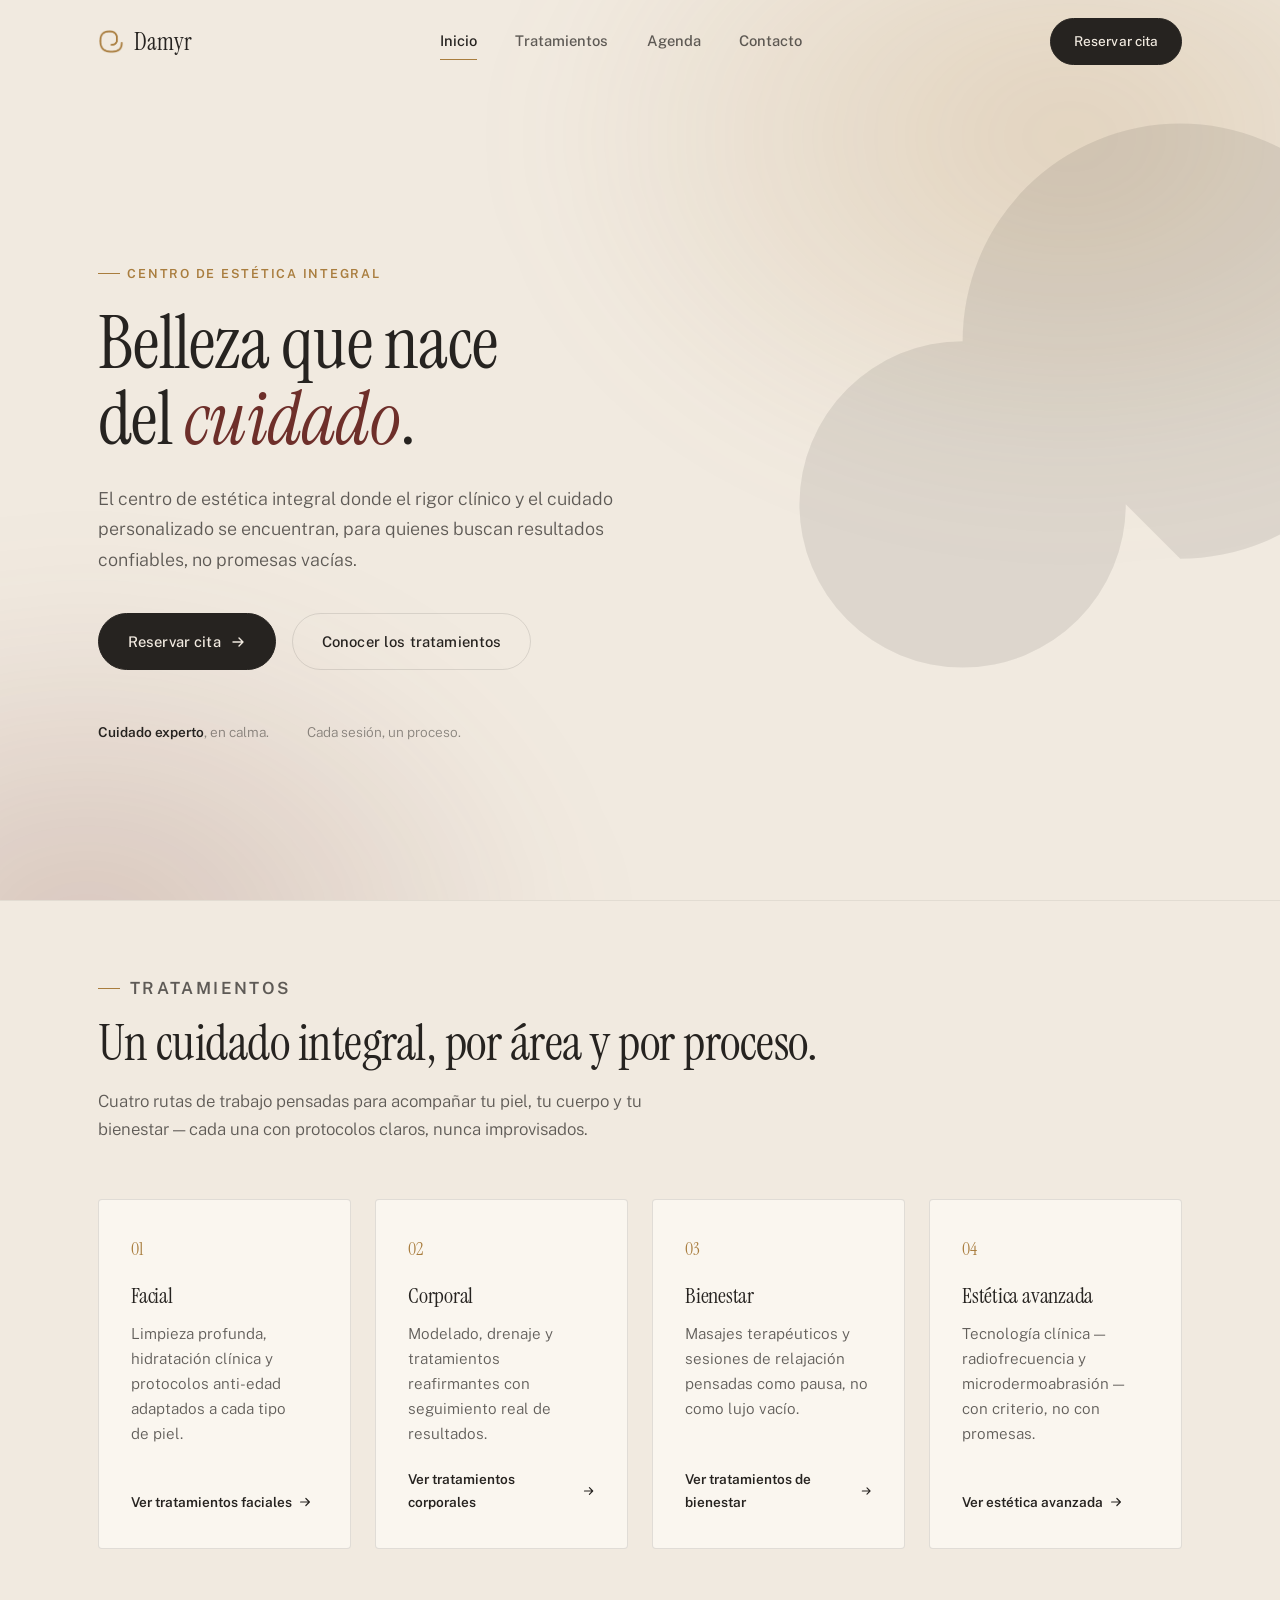
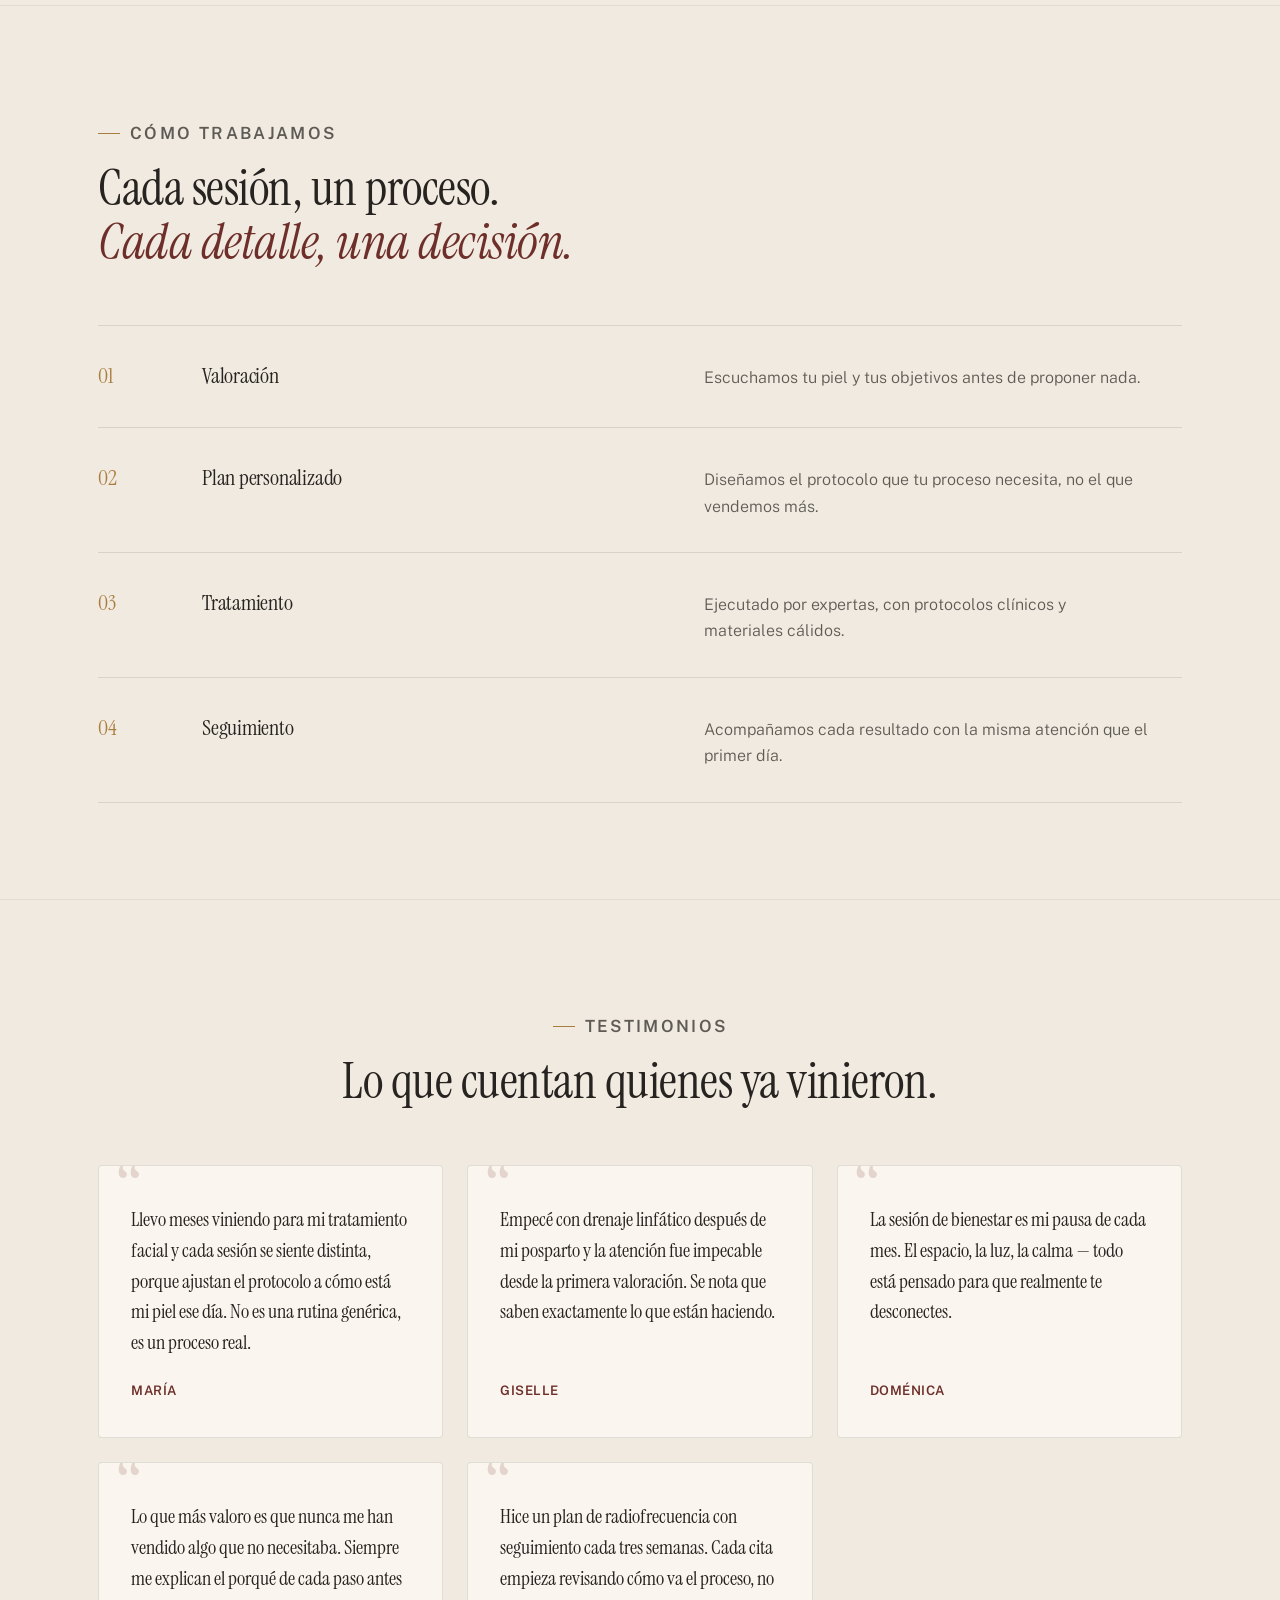
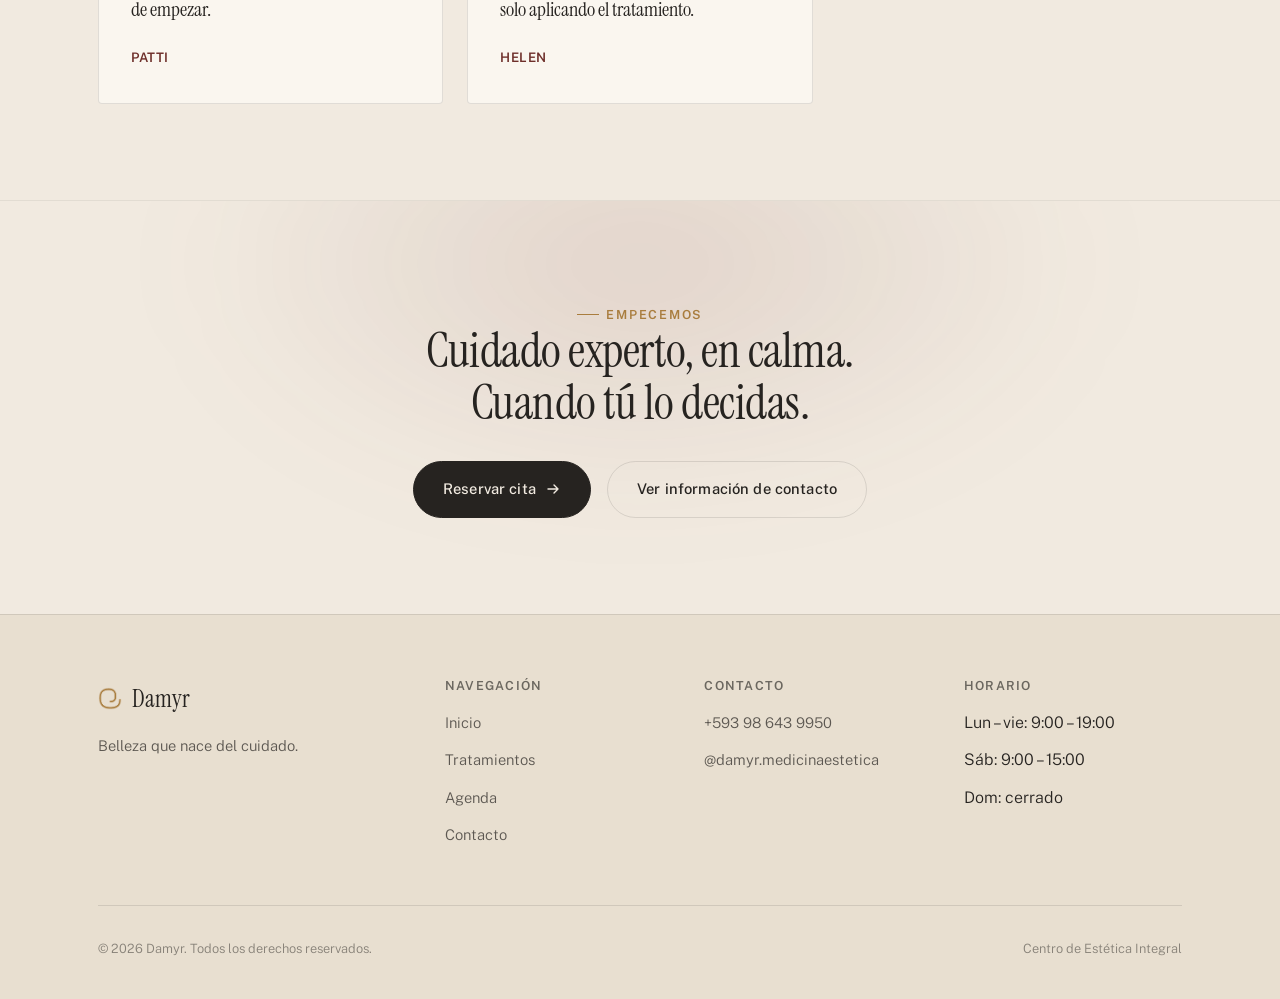
==== commit 3b14d2ba: "Quita la palabra "ritual" y lleva "Reservar cita" directo a WhatsApp - Reemplaza todas las menciones" ====
--- a/index.html
+++ b/index.html
@@ -29,7 +29,7 @@
       <a href="contacto.html">Contacto</a>
     </nav>
     <div class="nav-actions">
-      <a class="btn btn-primary" href="contacto.html">Reservar cita</a>
+      <a class="btn btn-primary" href="https://wa.me/593986439950" target="_blank" rel="noopener">Reservar cita</a>
       <button class="nav-burger" data-burger aria-expanded="false" aria-label="Abrir menú" aria-controls="mobile-menu">
         <span></span><span></span><span></span>
       </button>
@@ -43,7 +43,7 @@
   <a href="agenda.html">Agenda</a>
   <a href="contacto.html">Contacto</a>
   <div class="nav-actions">
-    <a class="btn btn-primary" href="contacto.html">Reservar cita</a>
+    <a class="btn btn-primary" href="https://wa.me/593986439950" target="_blank" rel="noopener">Reservar cita</a>
   </div>
 </div>
 
@@ -63,7 +63,7 @@
           se encuentran, para quienes buscan resultados confiables, no promesas vacías.
         </p>
         <div class="hero-actions reveal reveal-3">
-          <a class="btn btn-primary" href="contacto.html">
+          <a class="btn btn-primary" href="https://wa.me/593986439950" target="_blank" rel="noopener">
             Reservar cita
             <svg class="btn-arrow" width="16" height="16" viewBox="0 0 16 16" fill="none" aria-hidden="true"><path d="M3 8h10M9 4l4 4-4 4" stroke="currentColor" stroke-width="1.4" stroke-linecap="round" stroke-linejoin="round"/></svg>
           </a>
@@ -105,8 +105,8 @@
         <article class="card service-card reveal reveal-3">
           <span class="num">03</span>
           <h3>Bienestar</h3>
-          <p>Masajes terapéuticos y rituales de relajación pensados como pausa, no como lujo vacío.</p>
-          <a class="card-link" href="servicios.html#bienestar">Ver rituales de bienestar
+          <p>Masajes terapéuticos y sesiones de relajación pensadas como pausa, no como lujo vacío.</p>
+          <a class="card-link" href="servicios.html#bienestar">Ver tratamientos de bienestar
             <svg viewBox="0 0 16 16" fill="none" aria-hidden="true"><path d="M3 8h10M9 4l4 4-4 4" stroke="currentColor" stroke-width="1.4" stroke-linecap="round" stroke-linejoin="round"/></svg>
           </a>
         </article>
@@ -169,7 +169,7 @@
           <cite>Giselle</cite>
         </article>
         <article class="testimonial-card reveal reveal-3">
-          <blockquote>El ritual de bienestar es mi pausa de cada mes. El espacio, la luz, la calma — todo está pensado para que realmente te desconectes.</blockquote>
+          <blockquote>La sesión de bienestar es mi pausa de cada mes. El espacio, la luz, la calma — todo está pensado para que realmente te desconectes.</blockquote>
           <cite>Doménica</cite>
         </article>
         <article class="testimonial-card reveal reveal-4">
@@ -189,11 +189,11 @@
       <p class="eyebrow reveal" style="justify-content:center;">Empecemos</p>
       <h2 class="reveal reveal-1">Cuidado experto, en calma. Cuando tú lo decidas.</h2>
       <div class="hero-actions reveal reveal-2">
-        <a class="btn btn-primary" href="contacto.html">
+        <a class="btn btn-primary" href="https://wa.me/593986439950" target="_blank" rel="noopener">
           Reservar cita
           <svg class="btn-arrow" width="16" height="16" viewBox="0 0 16 16" fill="none" aria-hidden="true"><path d="M3 8h10M9 4l4 4-4 4" stroke="currentColor" stroke-width="1.4" stroke-linecap="round" stroke-linejoin="round"/></svg>
         </a>
-        <a class="btn btn-ghost" href="https://wa.me/593986439950" target="_blank" rel="noopener">Agendar por WhatsApp</a>
+        <a class="btn btn-ghost" href="contacto.html">Ver información de contacto</a>
       </div>
     </div>
   </section>
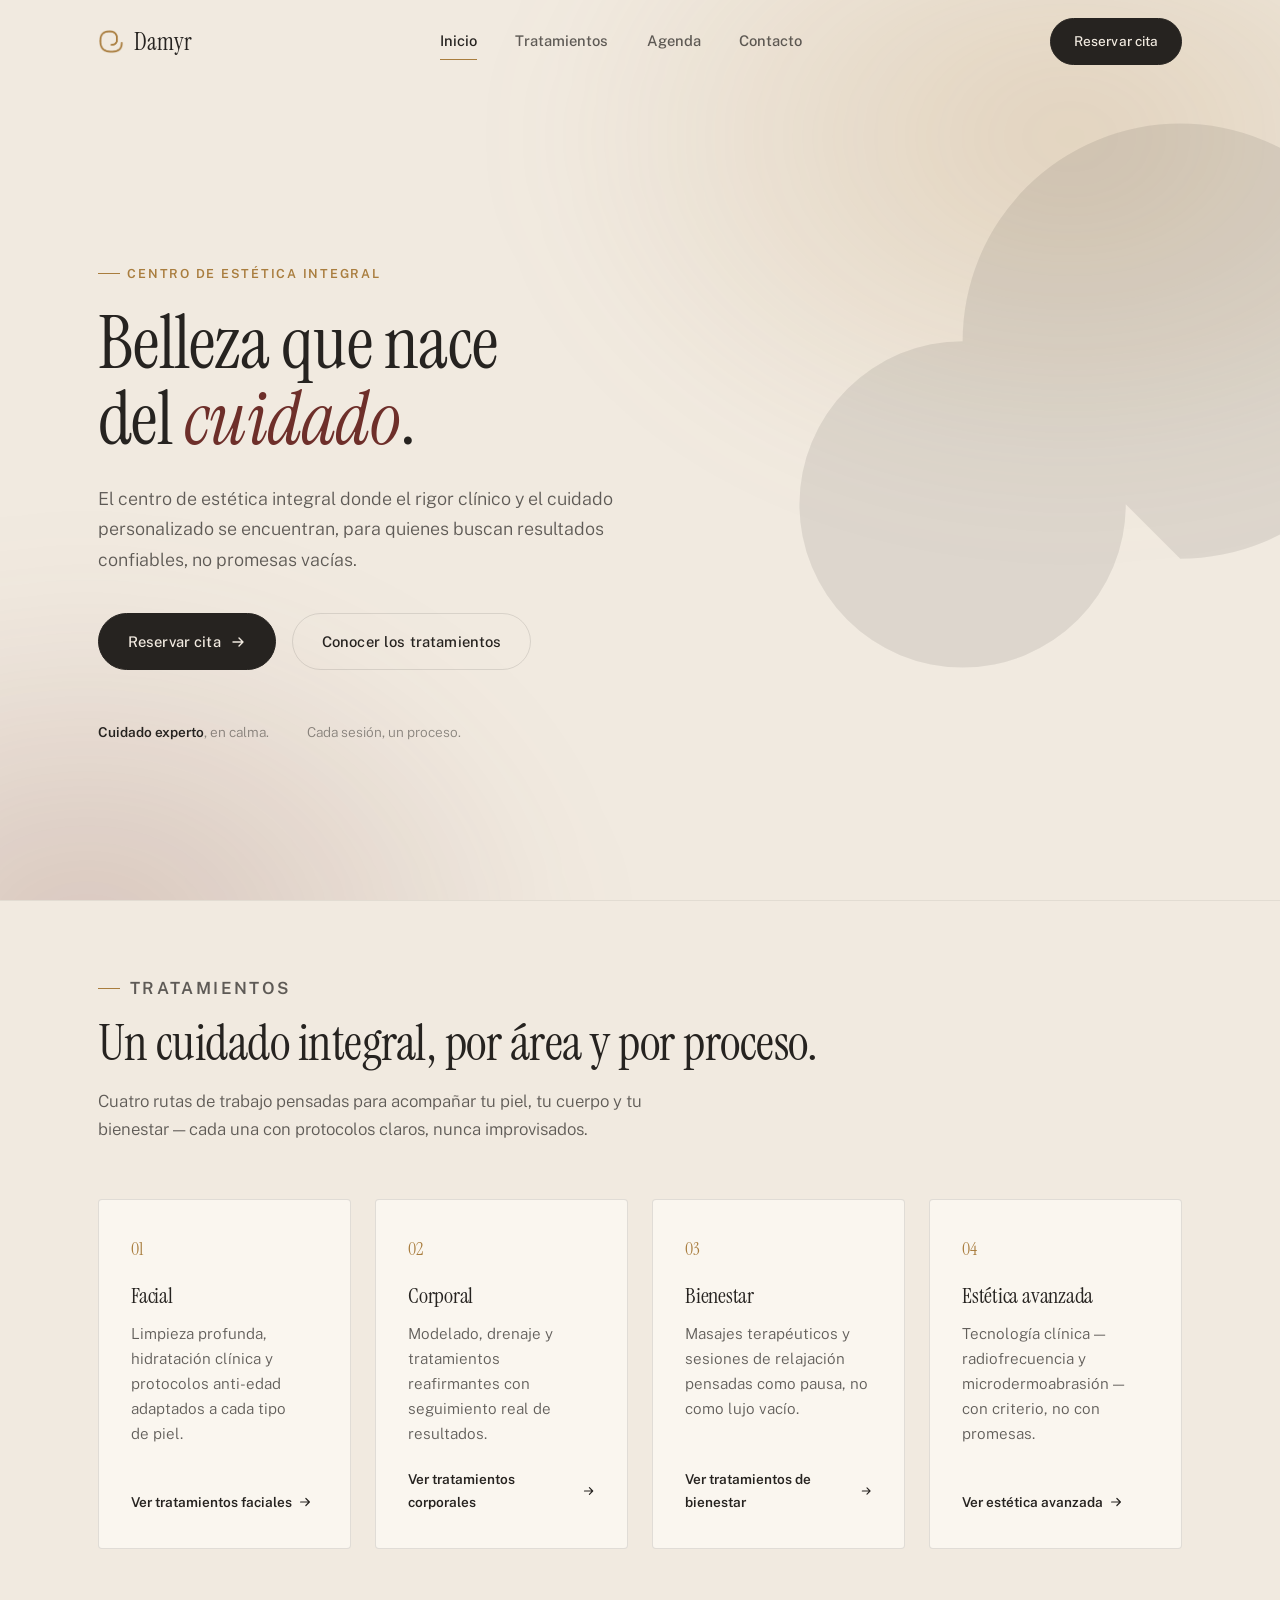
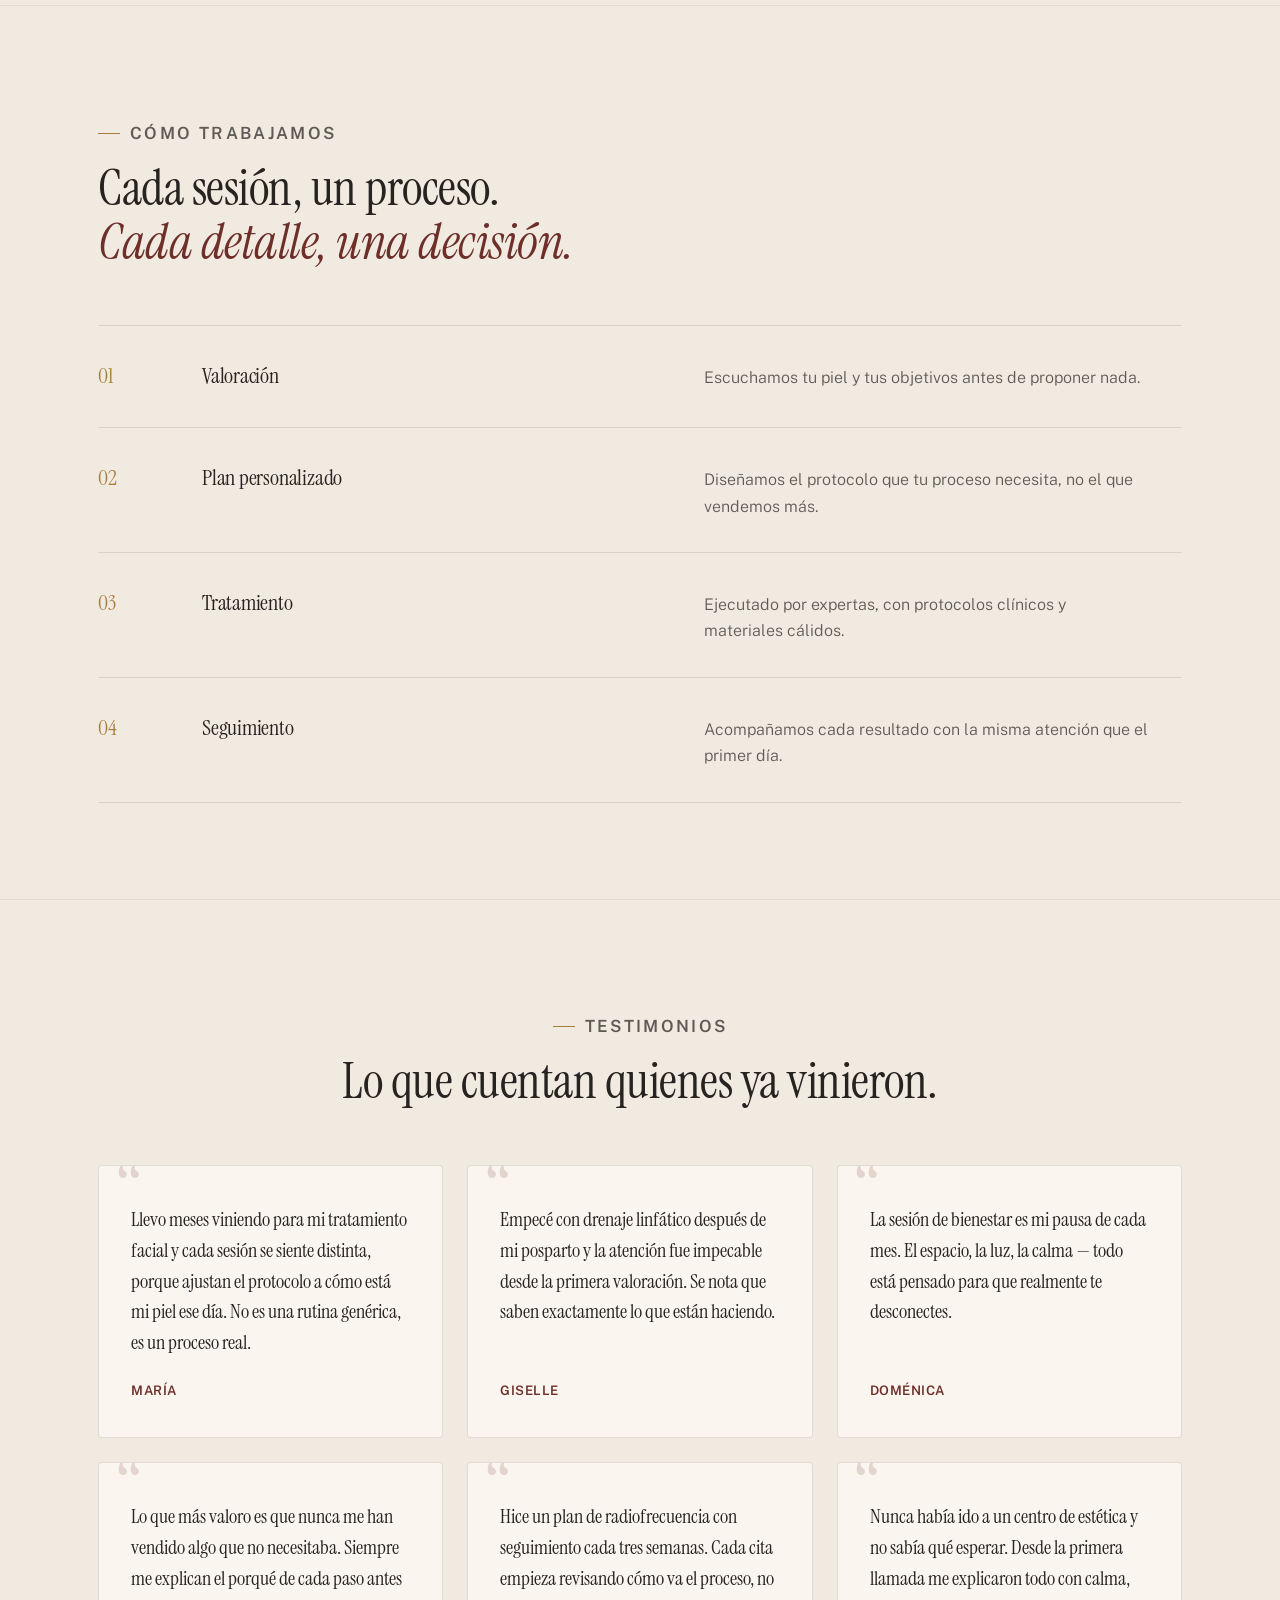
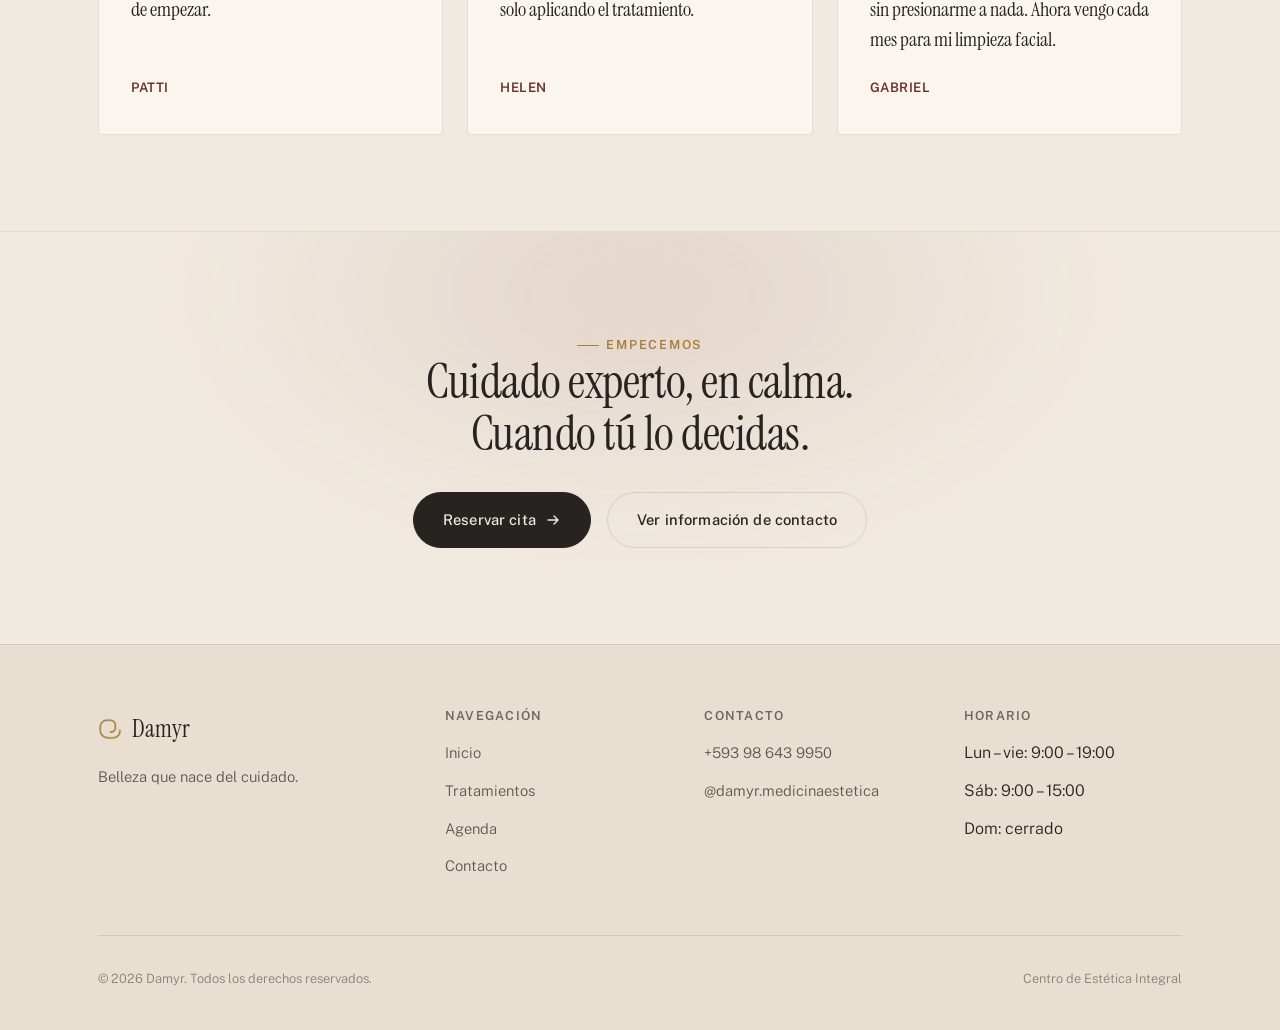
==== commit 01f7ee86: "Agrega un sexto testimonio (Gabriel) Co-Authored-By: Claude Sonnet 5 <noreply@anthropic.com> Claude-" ====
--- a/index.html
+++ b/index.html
@@ -29,7 +29,7 @@
       <a href="contacto.html">Contacto</a>
     </nav>
     <div class="nav-actions">
-      <a class="btn btn-primary" href="https://wa.me/593986439950" target="_blank" rel="noopener">Reservar cita</a>
+      <a class="btn btn-primary" href="https://wa.link/9u8v8s" target="_blank" rel="noopener">Reservar cita</a>
       <button class="nav-burger" data-burger aria-expanded="false" aria-label="Abrir menú" aria-controls="mobile-menu">
         <span></span><span></span><span></span>
       </button>
@@ -43,7 +43,7 @@
   <a href="agenda.html">Agenda</a>
   <a href="contacto.html">Contacto</a>
   <div class="nav-actions">
-    <a class="btn btn-primary" href="https://wa.me/593986439950" target="_blank" rel="noopener">Reservar cita</a>
+    <a class="btn btn-primary" href="https://wa.link/9u8v8s" target="_blank" rel="noopener">Reservar cita</a>
   </div>
 </div>
 
@@ -63,7 +63,7 @@
           se encuentran, para quienes buscan resultados confiables, no promesas vacías.
         </p>
         <div class="hero-actions reveal reveal-3">
-          <a class="btn btn-primary" href="https://wa.me/593986439950" target="_blank" rel="noopener">
+          <a class="btn btn-primary" href="https://wa.link/9u8v8s" target="_blank" rel="noopener">
             Reservar cita
             <svg class="btn-arrow" width="16" height="16" viewBox="0 0 16 16" fill="none" aria-hidden="true"><path d="M3 8h10M9 4l4 4-4 4" stroke="currentColor" stroke-width="1.4" stroke-linecap="round" stroke-linejoin="round"/></svg>
           </a>
@@ -180,6 +180,10 @@
           <blockquote>Hice un plan de radiofrecuencia con seguimiento cada tres semanas. Cada cita empieza revisando cómo va el proceso, no solo aplicando el tratamiento.</blockquote>
           <cite>Helen</cite>
         </article>
+        <article class="testimonial-card reveal reveal-2">
+          <blockquote>Nunca había ido a un centro de estética y no sabía qué esperar. Desde la primera llamada me explicaron todo con calma, sin presionarme a nada. Ahora vengo cada mes para mi limpieza facial.</blockquote>
+          <cite>Gabriel</cite>
+        </article>
       </div>
     </div>
   </section>
@@ -189,7 +193,7 @@
       <p class="eyebrow reveal" style="justify-content:center;">Empecemos</p>
       <h2 class="reveal reveal-1">Cuidado experto, en calma. Cuando tú lo decidas.</h2>
       <div class="hero-actions reveal reveal-2">
-        <a class="btn btn-primary" href="https://wa.me/593986439950" target="_blank" rel="noopener">
+        <a class="btn btn-primary" href="https://wa.link/9u8v8s" target="_blank" rel="noopener">
           Reservar cita
           <svg class="btn-arrow" width="16" height="16" viewBox="0 0 16 16" fill="none" aria-hidden="true"><path d="M3 8h10M9 4l4 4-4 4" stroke="currentColor" stroke-width="1.4" stroke-linecap="round" stroke-linejoin="round"/></svg>
         </a>
